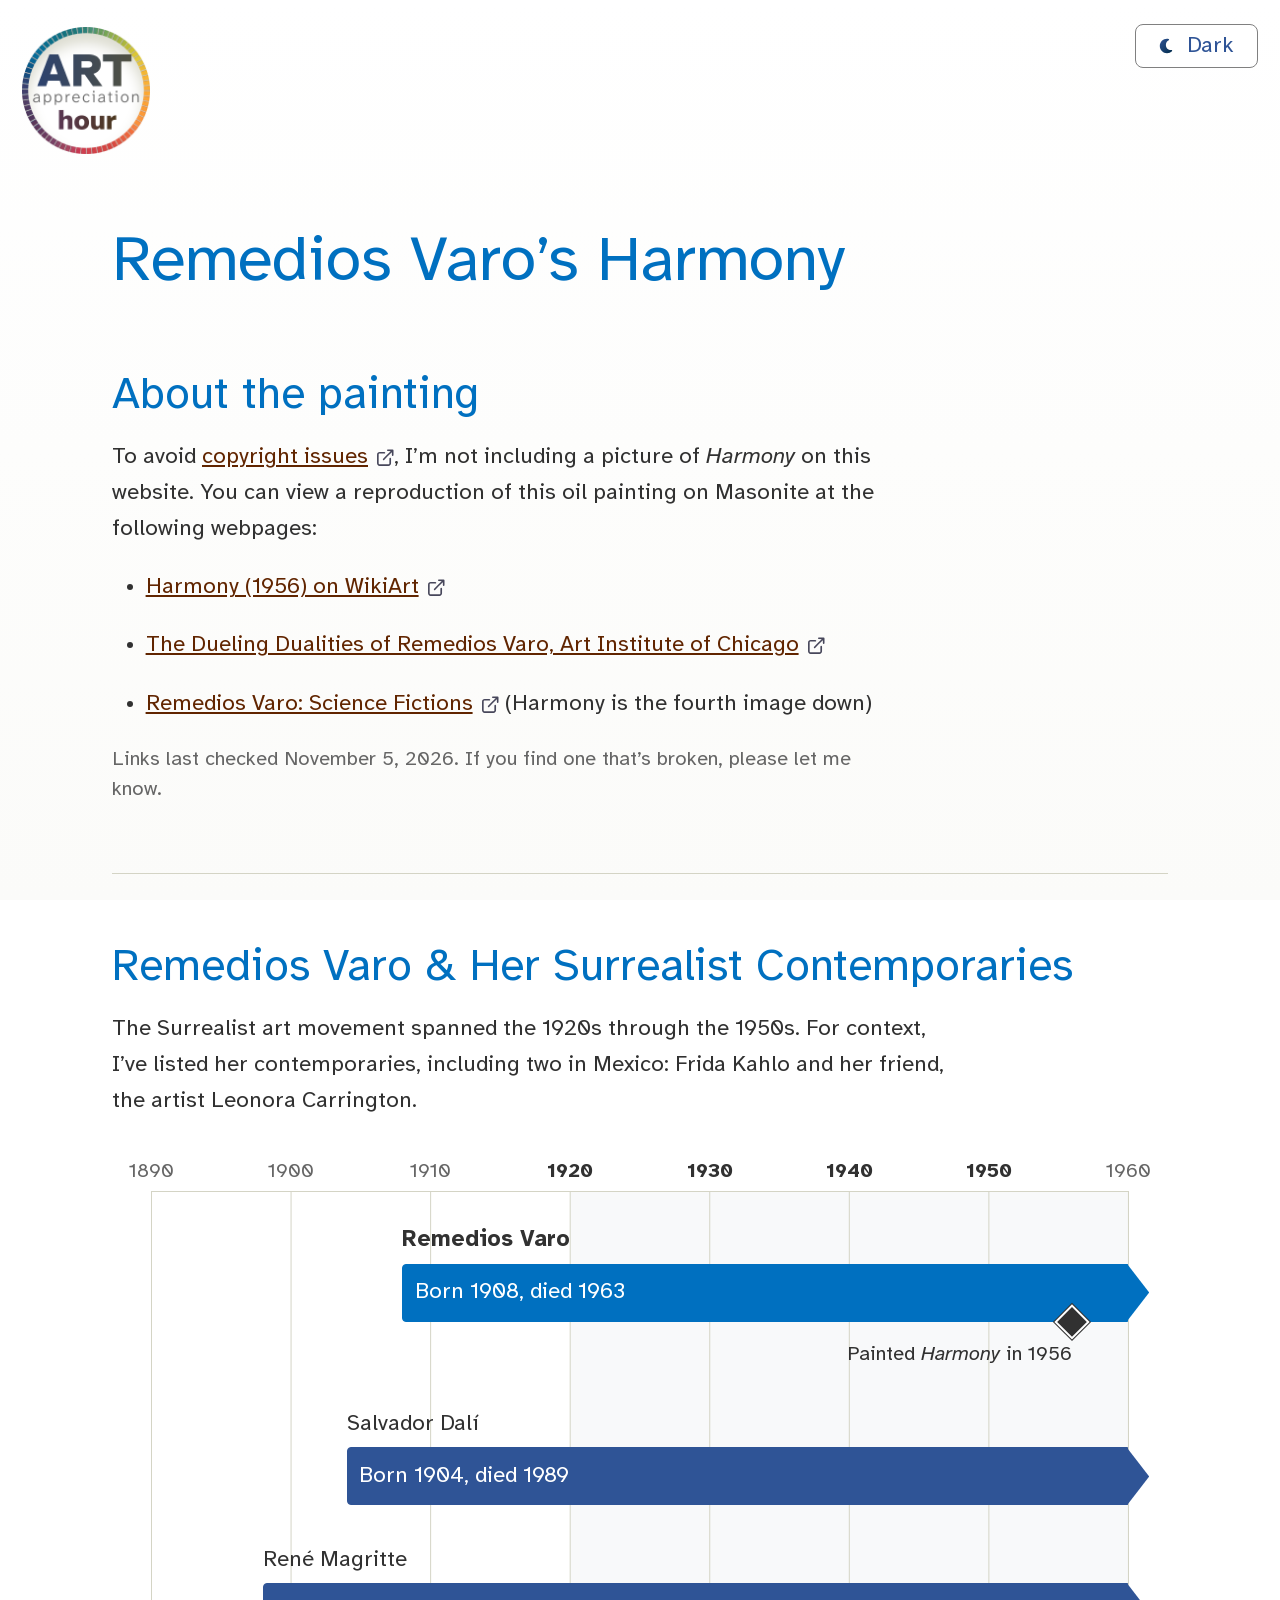
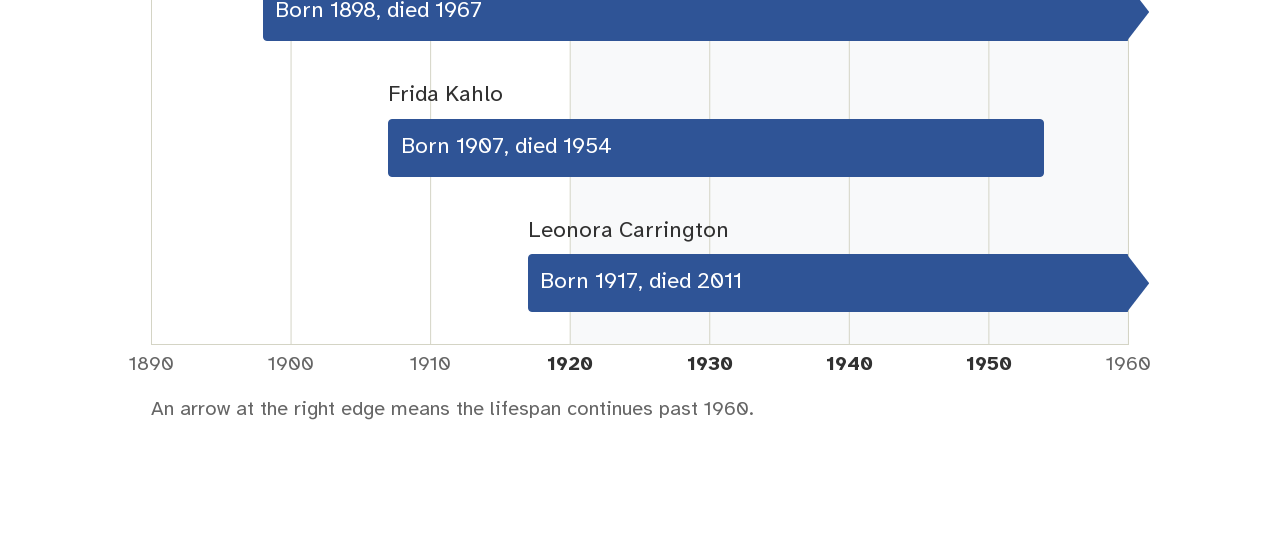
==== remedios-varo-harmony.html @ 5ff3bc07 "Created a WIP page for the Remedios Varo detail page" ====
<!DOCTYPE html>
<html lang="en">
<head>
  <meta charset="UTF-8">
  <meta name="viewport" content="width=device-width, initial-scale=1.0">
  <title>Remedios Varo’s Harmony - Art Appreciation Hour</title>
  <meta name="description" content="Remedios Varo and four Surrealist contemporaries, 1890 to 1960.">
  <meta name="robots" content="noindex, nofollow">
  <meta name="ai-training" content="deny">

  <script>
    (function() {
      const theme = localStorage.getItem('theme') ||
                    (window.matchMedia('(prefers-color-scheme: dark)').matches ? 'dark' : 'light');
      document.documentElement.setAttribute('data-theme', theme);
    })();
  </script>

  <!-- Site CSS -->
  <link rel="stylesheet" href="css/microsite.css">
  <link rel="stylesheet" href="css/styles.css">
  <link rel="stylesheet" href="css/components/buttons.css">
  <link rel="stylesheet" href="css/header-logo.css">
  <link rel="stylesheet" href="css/timeline.css">
  <link rel="icon" href="ico/art-appreciation-hour-ico.png" type="image/png" sizes="32x32">
</head>
<body>
  <header class="microsite-header">
    <div class="container--full-width">
      <div class="microsite-header__content">
        <a class="microsite-header__logo" href="index.html">
          <img src="images/art-appreciation-hour-light.png" alt="Art Appreciation Hour" class="logo--light">
          <img src="images/art-appreciation-hour.png" alt="Art Appreciation Hour" class="logo--dark">
        </a>
        <div class="microsite-header__actions">
          <button class="btn btn--theme-toggle" id="theme-toggle" aria-label="Toggle dark mode">
            <img src="images/icon-moon-solid-full.svg" alt="" class="btn__icon">
            <span class="btn__text">Dark</span>
          </button>
        </div>
      </div>
    </div>
  </header>

  <main class="main-content" id="main-content">
    <div class="container">
      <h1 class="display">Remedios Varo’s Harmony</h1>

      <section aria-labelledby="painting-heading">
        <h2 class="heading-large" id="painting-heading">About the painting</h2>
        <p>To avoid <a href="https://www.copyright.gov/circs/" target="_blank" rel="noopener noreferrer" class="inline-link trailing-icon">copyright issues <img src="images/icon-external-link.svg" alt="opens in new tab or window" class="external-link-icon"></a>, I’m not including a picture of <cite>Harmony</cite> on this website. You can view a reproduction of this oil painting on Masonite at the following webpages:</p>
        <ul class="list-regular">
          <li><a href="https://www.wikiart.org/en/remedios-varo/harmony-1956" target="_blank" rel="noopener noreferrer" class="inline-link trailing-icon">Harmony (1956) on WikiArt <img src="images/icon-external-link.svg" alt="opens in new tab or window" class="external-link-icon"></a></li>
          <li><a href="https://www.artic.edu/articles/1052/the-dueling-dualities-of-remedios-varo" target="_blank" rel="noopener noreferrer" class="inline-link trailing-icon">The Dueling Dualities of Remedios Varo, Art Institute of Chicago <img src="images/icon-external-link.svg" alt="opens in new tab or window" class="external-link-icon"></a></li>
          <li><a href="https://patrons.org.es/remedios-varo-science-fictions/" target="_blank" rel="noopener noreferrer" class="inline-link trailing-icon">Remedios Varo: Science Fictions <img src="images/icon-external-link.svg" alt="opens in new tab or window" class="external-link-icon"></a> (Harmony is the fourth image down)</li>
        </ul>
        <p class="text-small-muted">Links last checked November 5, 2026. If you find one that’s broken, please let me know.</p>
      </section>

      <div class="visual-separator-muted" aria-hidden="true"></div>

      <section aria-labelledby="timeline-heading">
        <h2 class="heading-large" id="timeline-heading">Remedios Varo &amp; Her Surrealist Contemporaries</h2>
        <p>The Surrealist art movement spanned the 1920s through the 1950s. For context, I’ve listed her contemporaries, including two in Mexico: Frida Kahlo and her friend, the artist Leonora Carrington.</p>

        <div class="timeline" style="--timeline-start: 1890; --timeline-end: 1960; --timeline-step: 10">
          <div class="timeline__scale timeline__scale--top" aria-hidden="true">
            <span class="timeline__tick" style="--year: 1890">1890</span>
            <span class="timeline__tick timeline__tick--hide-narrow" style="--year: 1900">1900</span>
            <span class="timeline__tick timeline__tick--hide-narrow" style="--year: 1910">1910</span>
            <span class="timeline__tick timeline__tick--highlight" style="--year: 1920">1920</span>
            <span class="timeline__tick timeline__tick--highlight timeline__tick--hide-narrower" style="--year: 1930">1930</span>
            <span class="timeline__tick timeline__tick--highlight timeline__tick--hide-narrower" style="--year: 1940">1940</span>
            <span class="timeline__tick timeline__tick--highlight" style="--year: 1950">1950</span>
            <span class="timeline__tick timeline__tick--hide-narrower" style="--year: 1960">1960</span>
          </div>

          <div class="timeline__body">
            <span class="timeline__band" style="--start: 1920; --end: 1960" aria-hidden="true"></span>

            <ul class="timeline__list list-unstyled">
              <li class="timeline__item" style="--start: 1908; --end: 1963">
                <div class="timeline__label"><strong>Remedios Varo</strong></div>
                <div class="timeline__track">
                  <span class="timeline__bar timeline__bar--continues timeline__bar--featured">Born 1908, died 1963</span>
                  <span class="timeline__marker" style="--year: 1956" aria-hidden="true"></span>
                </div>
                <div class="timeline__marker-note" style="--year: 1956">Painted <cite>Harmony</cite> in 1956</div>
              </li>
              <li class="timeline__item" style="--start: 1904; --end: 1989">
                <div class="timeline__label">Salvador Dalí</div>
                <div class="timeline__track">
                  <span class="timeline__bar timeline__bar--continues">Born 1904, died 1989</span>
                </div>
              </li>
              <li class="timeline__item" style="--start: 1898; --end: 1967">
                <div class="timeline__label">René Magritte</div>
                <div class="timeline__track">
                  <span class="timeline__bar timeline__bar--continues">Born 1898, died 1967</span>
                </div>
              </li>
              <li class="timeline__item" style="--start: 1907; --end: 1954">
                <div class="timeline__label">Frida Kahlo</div>
                <div class="timeline__track">
                  <span class="timeline__bar">Born 1907, died 1954</span>
                </div>
              </li>
              <li class="timeline__item" style="--start: 1917; --end: 2011">
                <div class="timeline__label">Leonora Carrington</div>
                <div class="timeline__track">
                  <span class="timeline__bar timeline__bar--continues">Born 1917, died 2011</span>
                </div>
              </li>
            </ul>
          </div>

          <div class="timeline__scale timeline__scale--bottom" aria-hidden="true">
            <span class="timeline__tick" style="--year: 1890">1890</span>
            <span class="timeline__tick timeline__tick--hide-narrow" style="--year: 1900">1900</span>
            <span class="timeline__tick timeline__tick--hide-narrow" style="--year: 1910">1910</span>
            <span class="timeline__tick timeline__tick--highlight" style="--year: 1920">1920</span>
            <span class="timeline__tick timeline__tick--highlight timeline__tick--hide-narrower" style="--year: 1930">1930</span>
            <span class="timeline__tick timeline__tick--highlight timeline__tick--hide-narrower" style="--year: 1940">1940</span>
            <span class="timeline__tick timeline__tick--highlight" style="--year: 1950">1950</span>
            <span class="timeline__tick timeline__tick--hide-narrower" style="--year: 1960">1960</span>
          </div>

          <p class="timeline__key text-small-muted">An arrow at the right edge means the lifespan continues past 1960.</p>
        </div>
      </section>
    </div>
  </main>

  <!-- Back to Top Button -->
  <button class="btn btn--floating" id="back-to-top">
    <img src="images/icon-up.svg" alt="" class="btn__icon">
    <span>Back to top</span>
  </button>

  <!-- Site Scripts -->
  <script src="js/theme-toggle.js"></script>
  <script src="js/back-to-top.js"></script>
</body>
</html>
---- css/microsite.css ----
/* =============================================================================
   MICROSITE.CSS - Microsite Header and Title Section
   =============================================================================

   Shared rules extracted from the portfolio's playlist-visualized.css so this
   site matches it. Playlist-specific rules (logo image swap, background-image
   dividers, heart icon, chart headings) are intentionally left out.

   Link this file first in <head>, ahead of styles.css, which is the same
   cascade position the page stylesheet has in the portfolio.

   Contents:
   1. Microsite Header
   2. Title Section (centered h1 and tagline)
   3. Prose Width Constraint
   4. Inaugural Event Spacing
   5. Page Title and Section Separator Spacing

============================================================================= */

/* ========================================
   1. Microsite Header
   ======================================== */

/*
   Minimal header for microsite pages.
   Positions action buttons (theme toggle, etc.) to match app-header position.
*/

.microsite-header {
    background-color: transparent;
    border-bottom: none;
    padding: var(--spacing-md) 0; /* Match app-header padding */
    margin: 0; /* Remove any default margin */
}

/* Content wrapper - matches app-header__content structure */
.microsite-header__content {
    display: flex;
    align-items: center;
    justify-content: flex-end; /* Push actions to the right */
    gap: var(--spacing-lg);
    width: 100%;
}

/* Position button container to the right, matching app-header__actions */
.microsite-header__actions {
    display: flex;
    align-items: center;
    gap: var(--spacing-md);
    margin-top: 2px; /* Compensate for vertical alignment difference with app-header */
}

/* Match app-header button sizing */
.microsite-header__actions .btn {
    font-size: var(--font-size-base);
    background: var(--color-background-primary); /* Opaque background in default state */
    padding: 0 var(--spacing-md);
    height: 44px;
    min-height: 44px;
    min-width: 44px;
    line-height: 1;
    transition: background-color var(--transition-fast), border-color var(--transition-fast);
}

/* Hover state for buttons */
.microsite-header__actions .btn:hover {
    background-color: var(--color-link-hover-background);
}

/* ========================================
   2. Title Section
   ======================================== */

/* Center-align the title and tagline in the first container of the page */
.microsite-header ~ .main-content .container--full-width:first-child {
    text-align: center;
}

.microsite-header ~ .main-content .container--full-width:first-child h1 {
    text-align: center;
    margin-bottom: var(--spacing-lg); /* Space between title and tagline */
}

.microsite-header ~ .main-content .container--full-width:first-child p {
    text-align: center;
    margin-bottom: var(--spacing-3xl); /* More space below tagline */
    /* max-width (section 3) clips the paragraph left; auto margins re-center it */
    margin-left: auto;
    margin-right: auto;
}

/* ========================================
   3. Prose Width Constraint
   ======================================== */

/*
  Caps headings and paragraphs at 60ch for optimal line length readability.
  Scoped to .main-content only so dialog headings, figcaptions, and chart
  containers are unaffected.
*/

.main-content h2,
.main-content h3,
.main-content h4,
.main-content p {
    max-width: 60ch;
}

/* ========================================
   4. Inaugural Event Spacing
   ======================================== */

/* Space between the list of times and the "Let's chat about..." paragraph */
.event-focus {
    margin-top: var(--spacing-3xl);
}

/* ========================================
   5. Page Title and Section Separator Spacing
   ======================================== */

/* Space below a page title that sits in a regular container (not the home page
   title block). Set on the section after the title, not on the title itself:
   the spacing tokens are in em, so on a 3em heading they would come out three
   times larger than everywhere else. */
.main-content .container > .display + section {
    margin-top: var(--spacing-3xl);
}

/* Space above and below the muted separator between sections */
.main-content .visual-separator-muted {
    margin-top: var(--spacing-3xl);
    margin-bottom: var(--spacing-3xl);
}
/* Logo: one version per theme, centered */
.display img {
    display: block;
    width: 5em;
    max-width: 100%;
    height: auto;
    margin-inline: auto;
}

.display .logo--dark {
    display: none;
}

[data-theme="dark"] .display .logo--light {
    display: none;
}

[data-theme="dark"] .display .logo--dark {
    display: block;
}
---- css/styles.css ----
/* styles.css - Main CSS file that imports all other stylesheets */

/* 1. Reset & Base - Must come first */
@import url("./base/reset.css");
@import url("./base/layout.css");
@import url("./base/global.css");

/* 2. Tokens - Define variables before they're used */
@import url("./tokens/colors.css");
@import url("./tokens/spacing.css");
@import url("./tokens/typography.css");
@import url("./tokens/effects.css");


/* 3. Components - Use the tokens defined above */
@import url("./components/breadcrumb.css");
@import url("./components/buttons.css");
@import url("./components/disclosure-widgets.css");
@import url("./components/links.css");
@import url("./components/lists.css");
@import url("./components/navigation.css");
@import url("./components/separators.css");
@import url("./components/skip-link.css");
@import url("./components/tile.css");
@import url("./components/toc.css");

/* 4. Utilities & Helpers */
@import url("./utilities/accessibility.css");
@import url("./utilities/helpers.css");
@import url("./utilities/responsive.css");

/* 5. Theme-specific styles */
@import url("./pages/hero-gradients.css");
---- css/components/buttons.css ----
/* buttons.css - Button Component System */

/* ============================================================
   TABLE OF CONTENTS
   ============================================================
   
   MODULAR BUTTON SYSTEM (BEM):
   1. BASE BUTTON (.btn)
   2. BUTTON ICON (.btn__icon)
   3. BUTTON VARIANTS
       - Theme Toggle (.btn--theme-toggle)
       - Filter (.btn--filter)
       - Floating (.btn--floating, .btn--floating-demo)
       - Jumbo CTA (.btn--jumbo)
       - CTA (.btn--cta)
       - Text Link (.btn--text-link)
   
   STANDALONE COMPONENTS (defined elsewhere):
   4. LIGHTBOX COMPONENTS (lightbox.css)
      - .lightbox-button
      - .lightbox-close
   ============================================================ */


/* ============================================================
   MODULAR BUTTON SYSTEM (BEM)
   
   Usage:
   - .btn = base class (required on all buttons)
   - .btn__icon = icon element inside buttons
   - .btn__text = text element inside buttons (optional)
   - .btn--variant = modifier for different button types
   ============================================================ */

/* --- Base Button Class --- */
.btn {
    display: inline-flex;
    align-items: center;
    justify-content: center;
    gap: var(--spacing-sm);
    padding: var(--spacing-sm) var(--spacing-md);
    min-height: 44px;
    background: var(--color-background-primary);
    border: 1px solid var(--color-border-primary);
    border-radius: var(--radius-lg);
    font-family: var(--font-family-primary);
    font-size: var(--font-size-base);
    font-weight: var(--font-weight-regular);
    color: var(--color-text-primary);
    text-decoration: none;
    white-space: nowrap;
    cursor: pointer;
    transition: all var(--transition-fast);
}

.btn:hover {
    background: var(--color-link-hover-background);
    border-color: var(--color-interactive-primary);
    color: var(--color-link-hover-text);
}

.btn:focus {
    outline: 3px solid var(--color-interactive-focus);
    outline-offset: 2px;
    background: var(--color-link-hover-background);
}

.btn:active {
    transform: translateY(0);
}

/* Disabled state */
.btn:disabled,
.btn[disabled] {
    color: var(--color-text-muted);
    border-color: var(--color-border-muted);
    cursor: not-allowed;
    pointer-events: none;
    opacity: 0.6;
}

/* --- Button Icon Element --- */
.btn__icon {
    width: 18px;
    height: 18px;
    flex-shrink: 0;
    transition: filter var(--transition-fast);
}

[data-theme="light"] .btn__icon {
    filter: brightness(0) saturate(100%) invert(27%) sepia(8%) saturate(1264%) hue-rotate(202deg) brightness(95%) contrast(91%);
}

[data-theme="dark"] .btn__icon {
    filter: brightness(0) saturate(100%) invert(98%) sepia(8%) saturate(220%) hue-rotate(180deg) brightness(95%) contrast(91%);
}

@media (prefers-color-scheme: light) {
    .btn__icon {
        filter: brightness(0) saturate(100%) invert(27%) sepia(8%) saturate(1264%) hue-rotate(202deg) brightness(95%) contrast(91%);
    }
}

@media (prefers-color-scheme: dark) {
    .btn__icon {
        filter: brightness(0) saturate(100%) invert(98%) sepia(8%) saturate(220%) hue-rotate(180deg) brightness(95%) contrast(91%);
    }
}

/* --- Theme Toggle Variant --- */
.btn--theme-toggle {
    background: none;
    padding: 0 var(--spacing-md);
    height: 44px;
    min-width: 44px;
    font-size: var(--font-size-sm);
    line-height: 1;
}

/* Light mode: Use brand-secondary color for text */
[data-theme="light"] .btn--theme-toggle {
    color: var(--color-brand-secondary);
}

/* Theme toggle icons use their own gradients - disable filters */
.btn--theme-toggle .btn__icon {
    filter: none !important;
}

/* --- Filter Button Variant --- */
/* Note: Radio button styles ([role="radio"][aria-checked]) are in radio-group.css */
/* This only handles aria-pressed for legacy button groups */
.btn--filter[aria-pressed="true"] {
    background: var(--color-brand-primary);
    color: white;
    border-color: var(--color-brand-primary);
}

.btn--filter[aria-pressed="true"]:hover {
    background: var(--color-brand-secondary);
    border-color: var(--color-brand-secondary);
}

[data-theme="dark"] .btn--filter[aria-pressed="true"] {
    color: #022C4B;
}

[data-theme="dark"] .btn--filter[aria-pressed="true"]:hover {
    color: #022C4B;
}

[data-theme="light"] .btn--filter[aria-pressed="true"] .btn__icon {
    filter: brightness(0) saturate(100%) invert(100%);
}

[data-theme="dark"] .btn--filter[aria-pressed="true"] .btn__icon {
    filter: brightness(0) saturate(100%) invert(27%) sepia(8%) saturate(1264%) hue-rotate(202deg) brightness(95%) contrast(91%);
}

@media (prefers-color-scheme: light) {
    .btn--filter[aria-pressed="true"] .btn__icon {
        filter: brightness(0) saturate(100%) invert(100%);
    }
}

@media (prefers-color-scheme: dark) {
    .btn--filter[aria-pressed="true"] .btn__icon {
        filter: brightness(0) saturate(100%) invert(27%) sepia(8%) saturate(1264%) hue-rotate(202deg) brightness(95%) contrast(91%);
    }
}

/* --- Floating Action Button Variant --- */
.btn--floating {
    position: fixed;
    bottom: var(--spacing-lg);
    right: var(--spacing-lg);
    z-index: var(--z-fixed);
    box-shadow: var(--shadow-sm);
    font-size: var(--font-size-sm);
    opacity: 0;
    visibility: hidden;
    transform: translateY(10px);
}

.btn--floating.show {
    opacity: 1;
    visibility: visible;
    transform: translateY(0);
}

.btn--floating:hover {
    background-color: var(--color-link-hover-background);
    border-color: var(--color-interactive-primary);
    color: var(--color-link-hover-text);
    transform: translateY(-2px);
    box-shadow: var(--shadow-md);
}

.btn--floating:focus {
    outline: 3px solid var(--color-interactive-focus);
    outline-offset: var(--spacing-xs);
    background-color: var(--color-link-hover-background);
    border-color: var(--color-interactive-primary);
    color: var(--color-link-hover-text);
}

.btn--floating-demo {
    position: static;
    opacity: 1;
    visibility: visible;
    transform: none;
    box-shadow: var(--shadow-sm);
    font-size: var(--font-size-sm);
}

.btn--floating-demo:hover {
    background-color: var(--color-link-hover-background);
    border-color: var(--color-interactive-primary);
    color: var(--color-link-hover-text);
    transform: translateY(-2px);
    box-shadow: var(--shadow-md);
}

/* --- Jumbo CTA Variant (Draggable Bookmarklet) --- */
.btn--jumbo {
    border: 1px solid var(--color-cta-background);
    background-color: var(--color-cta-background);
    color: var(--color-cta-text);
    font-weight: var(--font-weight-bold);
    min-height: 56px;
    min-width: 200px;
    padding: var(--spacing-md) var(--spacing-xl);
    margin-bottom: var(--spacing-md);
    cursor: grab;
}

.btn--jumbo:hover {
    background-color: var(--color-cta-hover-background);
    border-color: var(--color-cta-hover-background);
    color: var(--color-cta-hover-text);
    transform: translateY(-2px);
    box-shadow: var(--shadow-sm);
}

.btn--jumbo:focus {
    outline: 3px solid var(--color-interactive-focus);
    outline-offset: 2px;
    background-color: var(--color-cta-background);
    color: var(--color-cta-text);
}

.btn--jumbo:active {
    cursor: grabbing;
    transform: translateY(0);
}

/* Disabled state */
.btn--jumbo:disabled,
.btn--jumbo[disabled] {
    background-color: var(--color-background-primary);
    color: var(--color-text-muted);
    border-color: var(--color-border-muted);
    cursor: not-allowed;
    pointer-events: none;
    opacity: 0.6;
}

[data-theme="dark"] .btn--jumbo {
    background-color: var(--color-cta-background);
    border: 1px solid var(--color-border-primary);
    color: var(--color-cta-text);
}

[data-theme="dark"] .btn--jumbo:hover {
    background-color: var(--color-cta-hover-background);
    border-color: var(--color-border-primary);
    color: var(--color-cta-hover-text);
}

[data-theme="dark"] .btn--jumbo:focus {
    background-color: var(--color-cta-hover-background);
    border: 3px solid var(--color-interactive-focus);
    color: var(--color-cta-hover-text);
}

@media (prefers-color-scheme: dark) {
    .btn--jumbo {
        background-color: var(--color-cta-background);
        border: 1px solid var(--color-border-primary);
        color: var(--color-cta-text);
    }
    
    .btn--jumbo:hover {
        background-color: var(--color-cta-hover-background);
        border-color: var(--color-border-primary);
        color: var(--color-cta-hover-text);
    }
    
    .btn--jumbo:focus {
        background-color: var(--color-cta-hover-background);
        border: 3px solid var(--color-interactive-focus);
        color: var(--color-cta-hover-text);
    }
}

@media (prefers-reduced-motion: reduce) {
    .btn--jumbo:hover {
        transform: none;
    }
}

/* --- CTA (Call to Action) Variant --- */
.btn--cta {
    border: 1px solid var(--color-cta-background);
    background-color: var(--color-cta-background);
    color: var(--color-cta-text);
    min-height: 56px;
    min-width: 200px;
}

.btn--cta:hover {
    background-color: var(--color-cta-hover-background);
    border-color: var(--color-cta-hover-background);
    color: var(--color-cta-hover-text);
    transform: translateY(-2px);
    box-shadow: var(--shadow-sm);
}

.btn--cta:focus {
    outline: 3px solid var(--color-interactive-focus);
    outline-offset: 2px;
    background-color: var(--color-cta-background);
    color: var(--color-cta-text);
}

.btn--cta:active {
    transform: translateY(0);
}

/* Disabled state */
.btn--cta:disabled,
.btn--cta[disabled] {
    background-color: var(--color-background-primary);
    color: var(--color-text-muted);
    border-color: var(--color-border-muted);
    cursor: not-allowed;
    pointer-events: none;
    opacity: 0.6;
}

[data-theme="dark"] .btn--cta {
    background-color: var(--color-cta-background);
    border: 1px solid var(--color-border-primary);
    color: var(--color-cta-text);
}

[data-theme="dark"] .btn--cta:hover {
    background-color: var(--color-cta-hover-background);
    border-color: var(--color-border-primary);
    color: var(--color-cta-hover-text);
}

[data-theme="dark"] .btn--cta:focus {
    background-color: var(--color-cta-hover-background);
    border: 3px solid var(--color-interactive-focus);
    color: var(--color-cta-hover-text);
}

@media (prefers-color-scheme: dark) {
    .btn--cta {
        background-color: var(--color-cta-background);
        border: 1px solid var(--color-border-primary);
        color: var(--color-cta-text);
    }
    
    .btn--cta:hover {
        background-color: var(--color-cta-hover-background);
        border-color: var(--color-border-primary);
        color: var(--color-cta-hover-text);
    }
    
    .btn--cta:focus {
        background-color: var(--color-cta-hover-background);
        border: 3px solid var(--color-interactive-focus);
        color: var(--color-cta-hover-text);
    }
}

@media (prefers-reduced-motion: reduce) {
    .btn--cta:hover {
        transform: none;
    }
}

/* --- Text Link Button Variant --- */
/* Looks like an underlined link. Use for inline actions like "Reset filters"
   or "Organize by album release date" that sit within or near body text. */
.btn--text-link {
    background: none;
    border: none;
    color: var(--color-link-primary);
    text-decoration: underline;
    cursor: pointer;
    font: inherit;
    padding: 0;
    display: inline;
    transition: all var(--transition-fast);
}

.btn--text-link:hover {
    color: var(--color-link-hover-text);
    text-decoration: underline;
}

.btn--text-link:focus {
    outline: 2px solid var(--color-interactive-focus);
    outline-offset: 2px;
    border-radius: var(--radius-sm);
    text-decoration: underline;
    color: var(--color-link-hover-text);
}

.btn--text-link:disabled {
    color: var(--color-text-muted);
    text-decoration: none;
    cursor: not-allowed;
    opacity: 0.6;
}

/* ============================================================
   ACCESSIBILITY & REDUCED MOTION
   ============================================================ */

@media (prefers-reduced-motion: reduce) {
    .btn {
        transition: none;
    }
    
    .btn:hover,
    .btn--floating:hover {
        transform: none;
    }
}


/* ============================================================
   STANDALONE LIGHTBOX BUTTON COMPONENT
   
   Note: .lightbox-close is defined in lightbox.css
   This component is specific to lightbox triggers and not
   part of the BEM button system
   ============================================================ */

.lightbox-button {
    background: transparent;
    border: none;
    padding: var(--spacing-sm) var(--spacing-md);
    margin: 0;
    display: flex;
    flex-direction: column;
    align-items: center;
    cursor: pointer;
    transition: none;
    border-radius: var(--radius-lg);
    outline-offset: var(--outline-offset);
    text-decoration: none;
    width: auto;
    height: auto;
}

.lightbox-button:hover {
    background: var(--color-link-hover-background);
    transform: translateY(-2px);
    box-shadow: var(--shadow-sm);
    border-radius: var(--radius-lg);
}

.lightbox-button:focus,
.lightbox-button:focus-visible {
    background: var(--color-link-hover-background);
    outline: 3px solid var(--color-interactive-focus);
    border-radius: var(--radius-lg);
}

.lightbox-button:active {
    transform: translateY(0);
    background: var(--color-link-hover-background);
}

.lightbox-button img {
    display: block;
    width: 100%;
    height: auto;
    border-radius: var(--radius-lg);
    margin-bottom: var(--spacing-sm);
    max-width: 100%;
    object-fit: contain;
}

.lightbox-button-label {
    font-family: var(--font-family-primary);
    font-size: var(--font-size-sm);
    color: var(--color-link-primary);
    text-align: center;
    pointer-events: none;
    line-height: var(--line-height-base);
    margin-top: var(--spacing-xs);
    word-wrap: break-word;
}

.lightbox-button:hover .lightbox-button-label,
.lightbox-button:focus .lightbox-button-label {
    color: var(--color-link-hover-text);
}s
---- css/header-logo.css ----
/* =============================================================================
   HEADER-LOGO.CSS - Logo in the Microsite Header
   =============================================================================

   Puts the logo at the left of the header, in the same row as the theme toggle,
   150px wide, and shows the light or dark version to match the theme. The toggle
   stays in the same spot as on the home page, whatever height the logo is.

   Load this after microsite.css. The toggle stays at the right edge because the
   logo takes the free space (margin-right: auto), so the gap between the logo
   and the left edge matches the gap between the toggle and the right edge.

   HTML:
     <a class="microsite-header__logo" href="index.html">
       <img src="images/art-appreciation-hour-light.png" alt="Art Appreciation Hour" class="logo--light">
       <img src="images/art-appreciation-hour.png" alt="Art Appreciation Hour" class="logo--dark">
     </a>
============================================================================= */

/* Up to 150px wide, and it shrinks on narrow screens so it never covers the toggle */
.microsite-header__logo {
    flex: 0 1 150px;
    min-width: 0;
    margin-right: auto;
    margin-top: 2px; /* Same 2px offset the toggle has, so the two line up */
}

.microsite-header__logo img {
    display: block;
    width: 100%;
    height: auto;
}

/* Light logo by default, dark logo in dark mode */
.microsite-header__logo .logo--dark {
    display: none;
}

[data-theme="dark"] .microsite-header__logo .logo--light {
    display: none;
}

[data-theme="dark"] .microsite-header__logo .logo--dark {
    display: block;
}

/* The toggle stays at the top of the header, where it sits on the home page.
   Without this, a logo taller than the toggle would push the toggle down to
   center it in the taller row. A shorter logo is still centered beside it. */
.microsite-header__actions {
    align-self: flex-start;
}
---- css/timeline.css ----
/* =============================================================================
   TIMELINE.CSS - Horizontal Timeline Component
   =============================================================================

   A lifespan timeline built from plain HTML, so the content is real text that
   screen readers read in order and that scales with the user's text size. The
   scale and marker are decoration for sighted users and are hidden from
   assistive technology (aria-hidden="true" in the HTML). The bars hold the
   dates as real text, so they are not hidden.

   TABLE OF CONTENTS
   1. Timeline Container and Scale Variables
   2. Year Scales (top and bottom)
   3. Chart Body (gridlines and shaded period)
   4. Rows (label, track, and bar)
   5. Marker (a single event on a lifespan)
   6. Key
   7. Responsive Behavior
   8. Forced Colors (Windows High Contrast)

   HOW TO REUSE IT
   This file holds no data. Everything that makes one timeline different from
   another is written in the HTML, so one stylesheet serves any number of
   timelines. Positions are percentages calculated from numbers (years, here).

   1. Set the range and the gridline spacing on the .timeline element. The CSS
      has fallback values, but a different timeline needs its own:

        <div class="timeline" style="--timeline-start: 1890; --timeline-end: 1960; --timeline-step: 10">

      The span must divide evenly by the step (here, 70 / 10 = 7 gridlines).

   2. Give each tick, row, and marker its numbers as custom properties:

        style="--year: 1956"                   a tick or marker at 1956
        style="--start: 1908; --end: 1963"     a row (the <li>) from 1908 to 1963

      The row's label and bar both read --start and --end from the row, so
      the name lines up with the start of the bar.

      Numbers outside the range are clipped to the edge of the chart.

   3. Add modifier classes as needed:

        timeline__bar--continues    bar runs past the end of the scale (adds an arrow)
        timeline__tick--highlight   bold year label
        timeline__tick--hide-narrow / --hide-narrower
                                    hide a year label on narrow screens or at
                                    large text sizes, so labels never overlap
        timeline__bar--featured     bar in the call-to-action color, to set one row apart
        timeline__marker-note--after
                                    caption starts at the marker instead of ending at it

      A shaded period behind all rows (for example, a movement) is one more
      element inside .timeline__body, before the list:

        <span class="timeline__band" style="--start: 1920; --end: 1960" aria-hidden="true"></span>

   4. Optional: color one bar differently with
        style="--timeline-bar-color: ..."   (on the bar)

   The scale and marker are aria-hidden in the HTML. The bar text and the row
   labels are real text, so they are the accessible content.

   Dependencies:
   - colors.css, spacing.css, typography.css (design tokens)
============================================================================= */

/* ========================================
   1. Timeline Container and Scale Variables
   ======================================== */

.timeline {
    /* Fallback range, so a timeline never collapses if the HTML leaves these out.
       Always set the real values in the HTML (see HOW TO REUSE IT). */
    --timeline-start: 1890;
    --timeline-end: 1960;
    --timeline-step: 10;

    /* Calculated from the three values above */
    --timeline-span: calc(var(--timeline-end) - var(--timeline-start));
    --timeline-intervals: calc(var(--timeline-span) / var(--timeline-step));

    /* Space around the text inside each bar */
    --timeline-bar-padding: var(--spacing-sm);

    /* Room at each side so the first and last year labels are not cut off,
       and so the "continues" arrow has space beyond the right edge */
    padding-inline: 1.75em;
    margin: var(--spacing-lg) 0;

    /* Lets the responsive rules below react to the chart's own width. Measured
       in em, so they also react when people enlarge their text. */
    container-type: inline-size;
    container-name: timeline;
}

/* ========================================
   2. Year Scales (top and bottom)
   ======================================== */

.timeline__scale {
    position: relative;
    height: 2em;
    font-size: var(--font-size-sm);
    color: var(--color-text-muted);
}

.timeline__scale--top {
    border-bottom: 1px solid var(--color-border-muted);
}

.timeline__scale--bottom {
    border-top: 1px solid var(--color-border-muted);
}

/* Each label is centered on its year */
.timeline__tick {
    position: absolute;
    top: 50%;
    left: calc((var(--year) - var(--timeline-start)) / var(--timeline-span) * 100%);
    transform: translate(-50%, -50%);
    white-space: nowrap;
}

/* Years to emphasize, such as the decades of a movement: bold, in the primary
   text color instead of the muted color the other years use */
.timeline__tick--highlight {
    font-weight: var(--font-weight-bold);
    color: var(--color-text-primary);
}

/* ========================================
   3. Chart Body (gridlines and shaded period)
   ======================================== */

.timeline__body {
    position: relative;
    border-right: 1px solid var(--color-border-muted);
}

/* Shaded period behind all rows (for example, the years of a movement) */
.timeline__band {
    position: absolute;
    top: 0;
    bottom: 0;
    left: calc((var(--start) - var(--timeline-start)) / var(--timeline-span) * 100%);
    width: calc((var(--end) - var(--start)) / var(--timeline-span) * 100%);
    background-color: var(--color-background-secondary);
}

/* The list sits above the band. The gridlines are drawn on it, one per step
   across the range, so they show over the shading. */
.timeline__list {
    position: relative;
    padding-block: var(--spacing-lg); /* Space between each scale and the nearest row */
    background-image: linear-gradient(to right, var(--color-border-muted) 1px, transparent 1px);
    background-size: calc(100% / var(--timeline-intervals)) 100%;
    background-repeat: repeat-x;
}

/* ========================================
   4. Rows (label, track, and bar)
   ======================================== */

/* Space between one artist's row and the next */
.timeline__item + .timeline__item {
    margin-top: var(--spacing-xl);
}

.timeline__label {
    --from: max(var(--start), var(--timeline-start));

    margin-left: calc((var(--from) - var(--timeline-start)) / var(--timeline-span) * 100%);
    margin-bottom: 0.25em;
    font-size: var(--font-size-base);
    line-height: var(--line-height-base);
    color: var(--color-text-primary);
}

/* The track is the full-width lane a bar sits in */
.timeline__track {
    position: relative;
}

.timeline__bar {
    /* Clip to the visible range */
    --from: max(var(--start), var(--timeline-start));
    --to: min(var(--end), var(--timeline-end));
    --timeline-bar-color: var(--color-text-heading-secondary);

    display: block;
    position: relative;
    box-sizing: border-box; /* So the percentage width includes the padding */
    margin-left: calc((var(--from) - var(--timeline-start)) / var(--timeline-span) * 100%);
    width: calc((var(--to) - var(--from)) / var(--timeline-span) * 100%);
    padding: var(--timeline-bar-padding);
    font-size: var(--font-size-base);
    line-height: var(--line-height-base);
    /* Text uses the page background color so it reads against the bar in both themes */
    color: var(--color-background-primary);
    background-color: var(--timeline-bar-color);
    border: 1px solid var(--timeline-bar-color);
    border-radius: var(--radius-sm);
}

/* The featured bar (for example, the artist the page is about) uses the call-to-action color */
.timeline__bar--featured {
    --timeline-bar-color: var(--color-cta-background);
}

/* Lifespan continues past the end of the scale: flat end plus a full-height arrow */
.timeline__bar--continues {
    border-top-right-radius: 0;
    border-bottom-right-radius: 0;
}

.timeline__bar--continues::after {
    content: "";
    position: absolute;
    top: -1px;
    bottom: -1px;
    left: 100%;
    width: 1em;
    background-color: var(--timeline-bar-color);
    clip-path: polygon(0 0, 100% 50%, 0 100%);
}

/* ========================================
   5. Marker (a single event on a lifespan)
   ======================================== */

/* A diamond centered on its year, straddling the bottom edge of the bar */
.timeline__marker {
    position: absolute;
    bottom: 0; /* The bottom edge of the bar */
    left: calc((var(--year) - var(--timeline-start)) / var(--timeline-span) * 100%);
    width: 1.1em;
    height: 1.1em;
    background-color: var(--color-text-primary);
    border: 2px solid var(--color-background-primary);
    box-shadow: 0 0 0 1px var(--color-text-primary);
    transform: translate(-50%, 50%) rotate(45deg);
}

/* Caption sits under the track, right-aligned so it ends at the marker */
.timeline__marker-note {
    padding-top: 0.9em; /* Room for the point of the diamond */
    padding-right: calc((var(--timeline-end) - var(--year)) / var(--timeline-span) * 100%);
    text-align: right;
    font-size: var(--font-size-sm);
    line-height: var(--line-height-base);
    color: var(--color-text-primary);
}

/* For a marker near the start of the range: caption starts at the marker */
.timeline__marker-note--after {
    padding-right: 0;
    padding-left: calc((var(--year) - var(--timeline-start)) / var(--timeline-span) * 100%);
    text-align: left;
}

/* ========================================
   6. Key
   ======================================== */

.timeline__key {
    margin-top: var(--spacing-sm);
}

/* ========================================
   7. Responsive Behavior
   ======================================== */

/* These react to the width of the chart itself, in em. Labels would collide
   below about 21em, because each year label needs about 3em of room. */

/* Narrow chart or enlarged text: hide the least important year labels first */
@container timeline (max-width: 30em) {
    .timeline__tick--hide-narrow {
        display: none;
    }
}

/* Very narrow chart or very large text: hide the next level of year labels too */
@container timeline (max-width: 22em) {
    .timeline__tick--hide-narrower {
        display: none;
    }
}

/* Slightly less side room on small screens */
@media (max-width: 28em) {
    .timeline {
        padding-inline: 1.25em;
    }
}

/* ========================================
   8. Forced Colors (Windows High Contrast)
   ======================================== */

@media (forced-colors: active) {
    .timeline__bar,
    .timeline__marker {
        forced-color-adjust: none;
    }

    .timeline__bar {
        --timeline-bar-color: CanvasText;
        color: Canvas;
    }

    .timeline__marker {
        background-color: Highlight;
        border-color: Canvas;
        box-shadow: 0 0 0 1px CanvasText;
    }
}
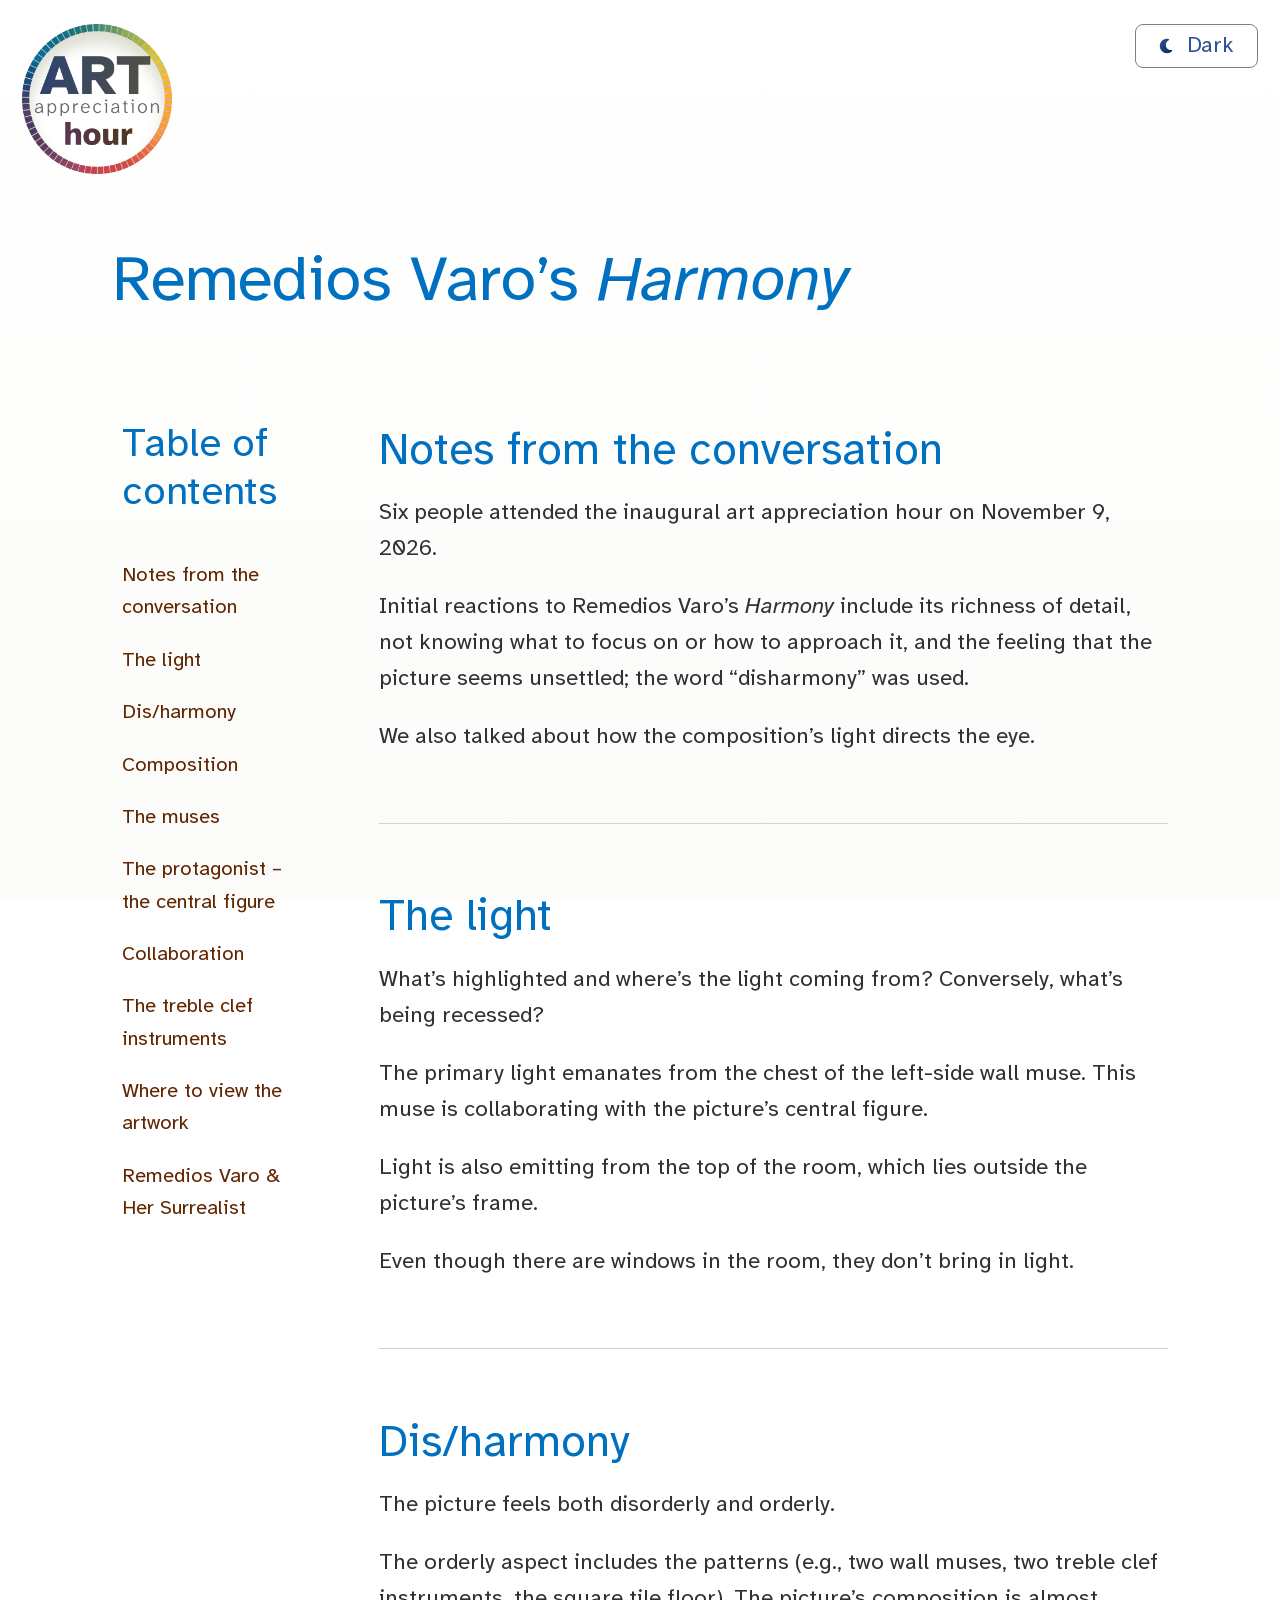
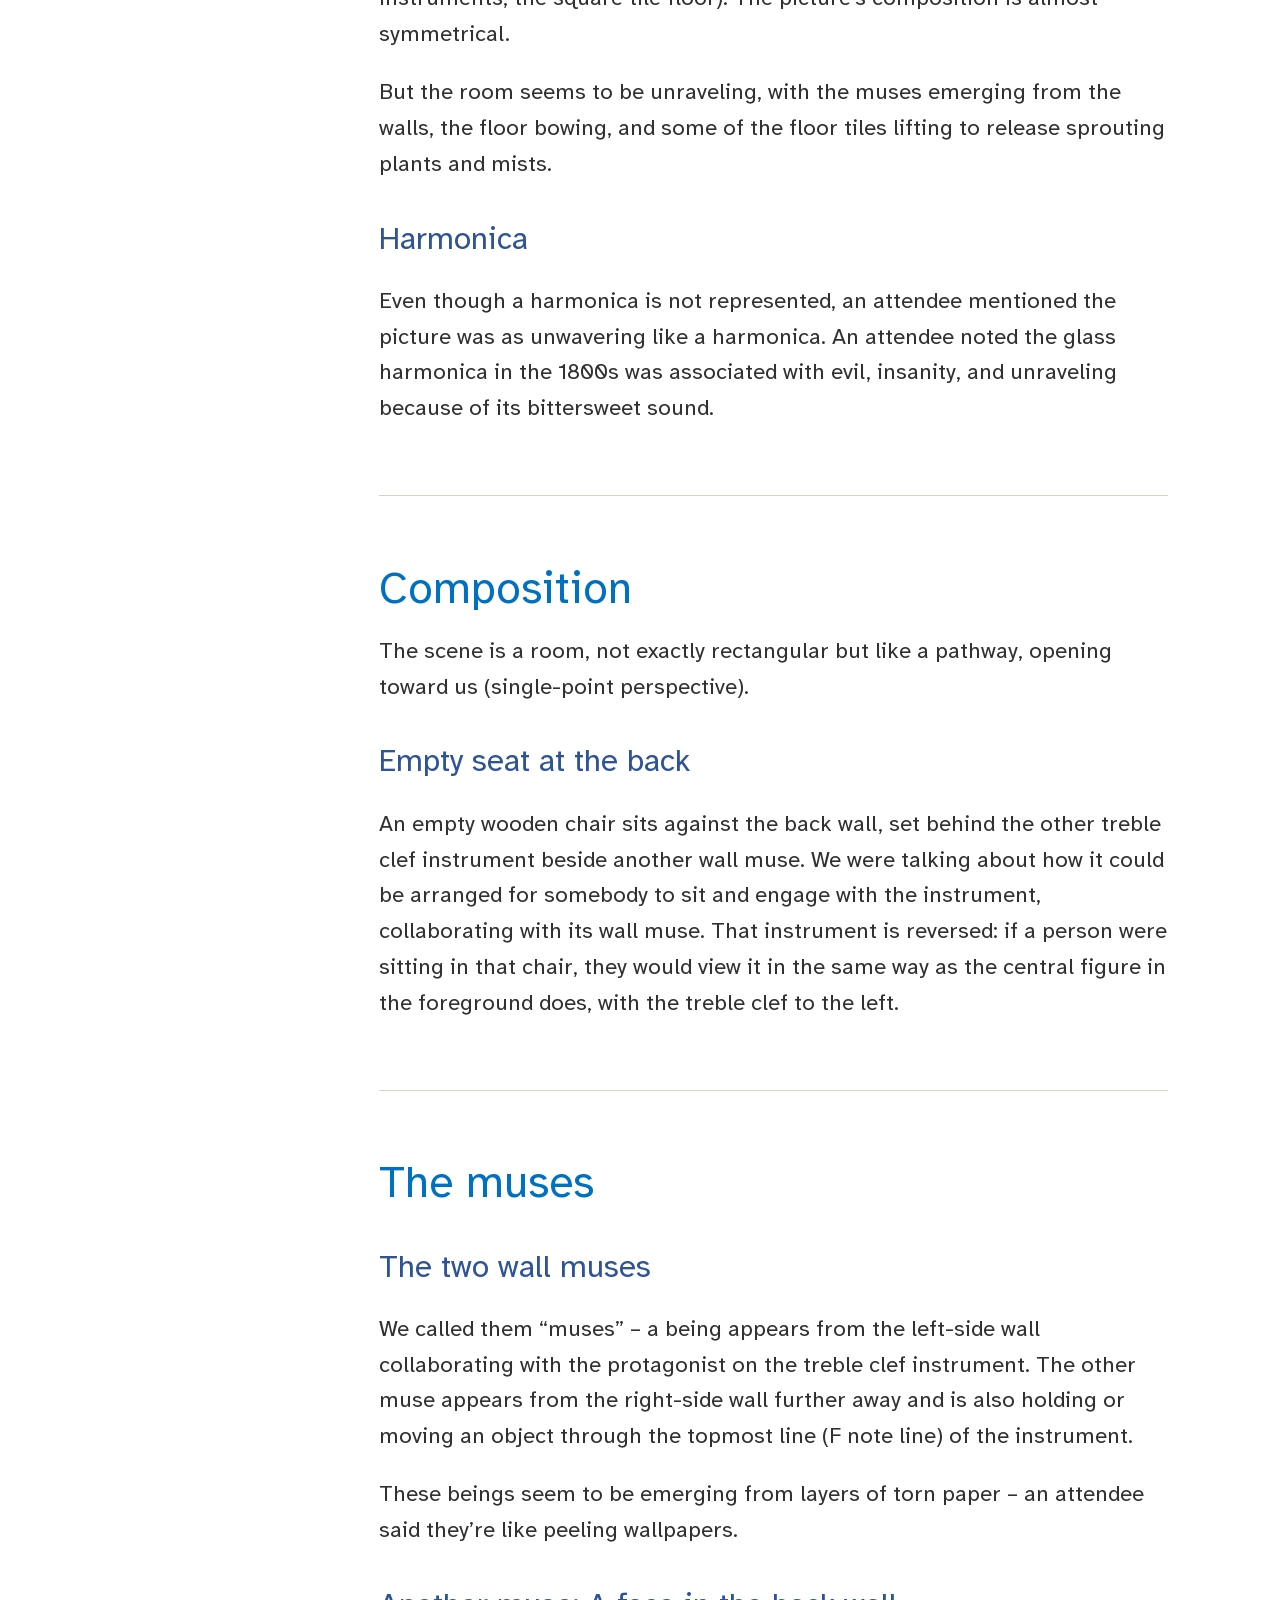
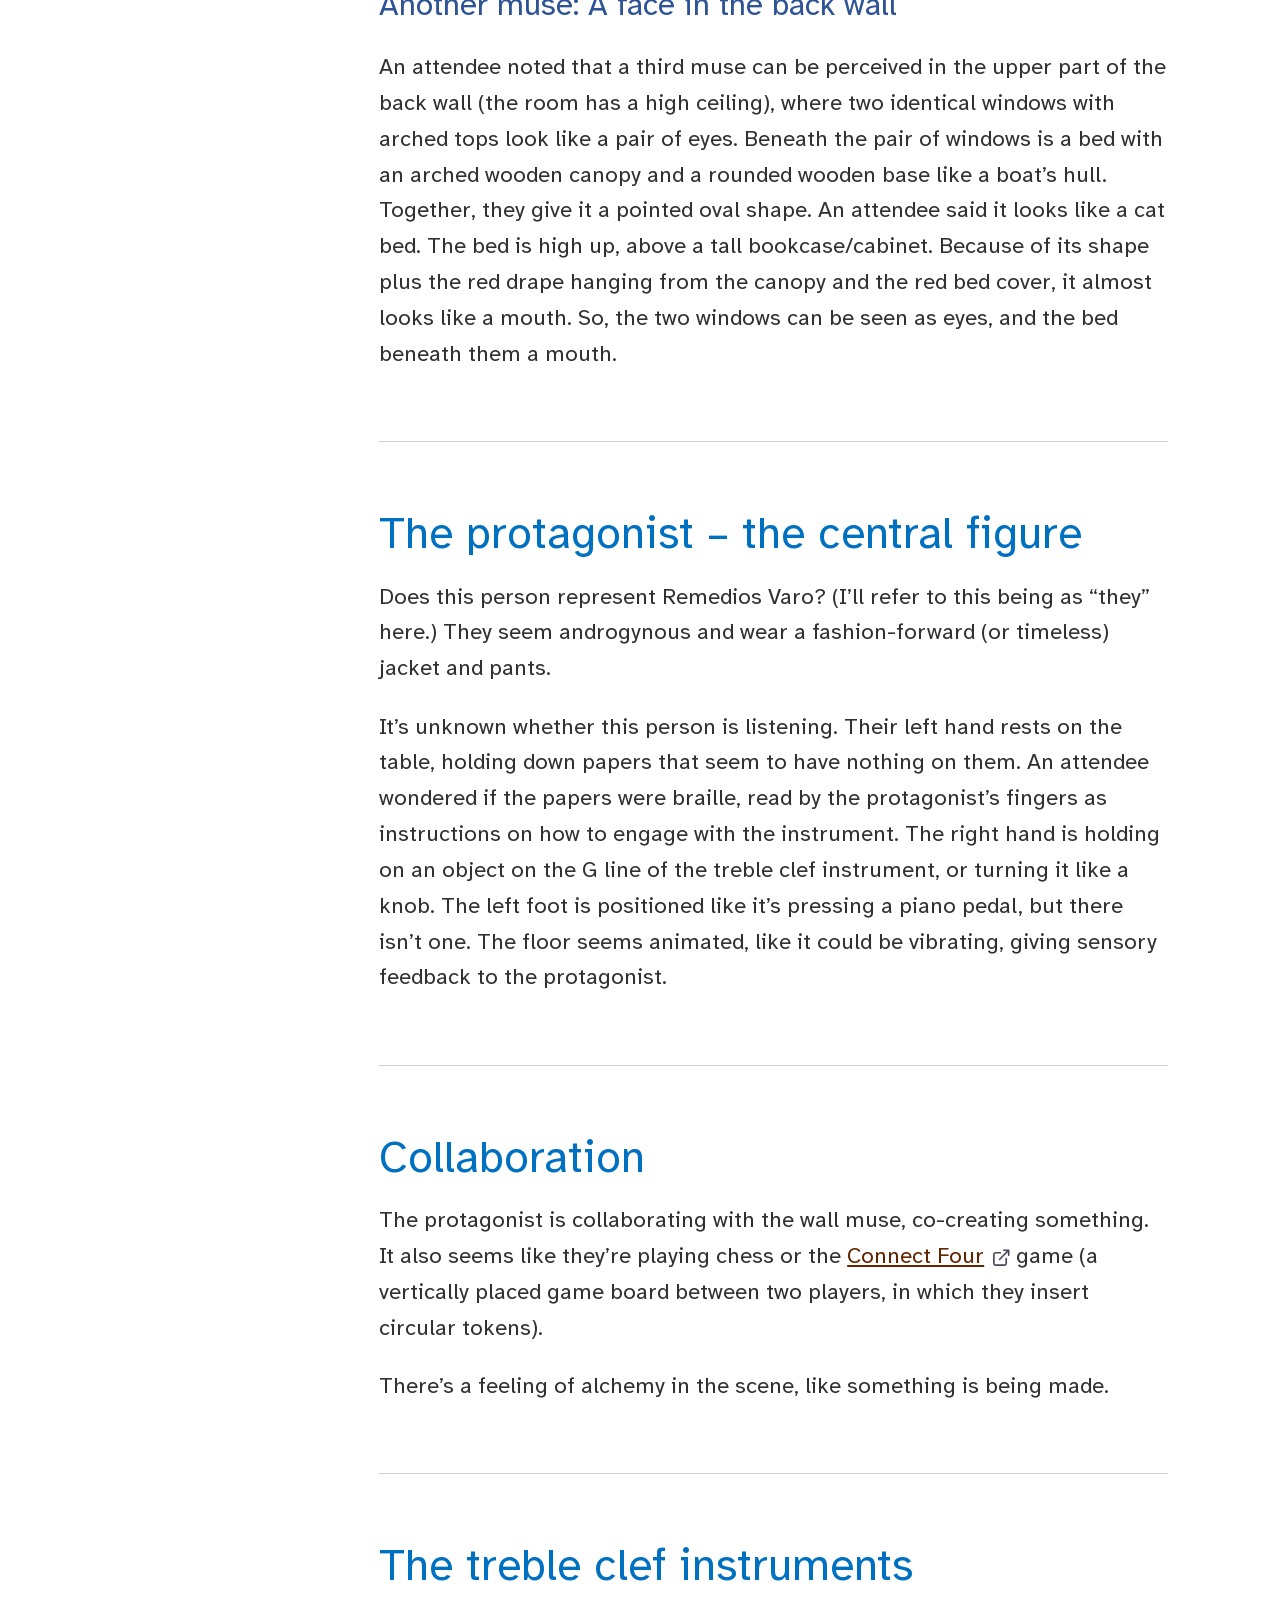
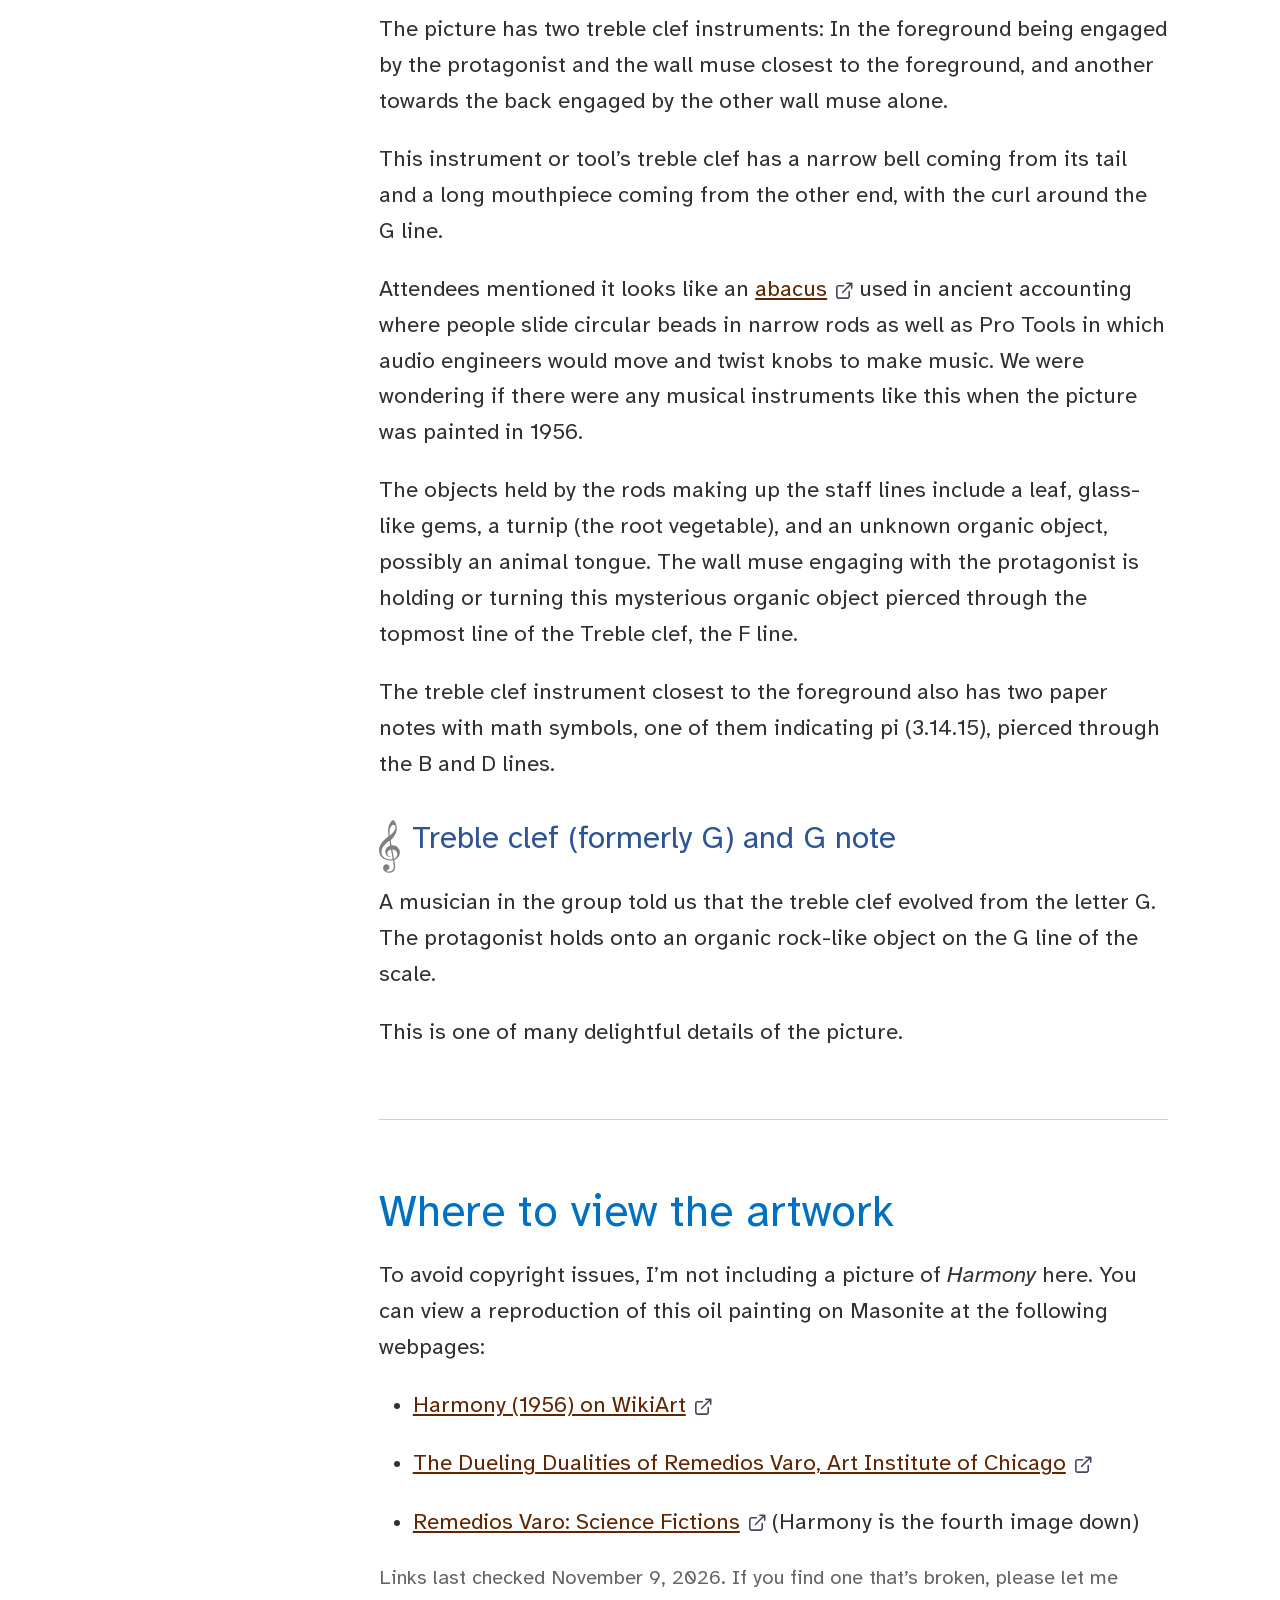
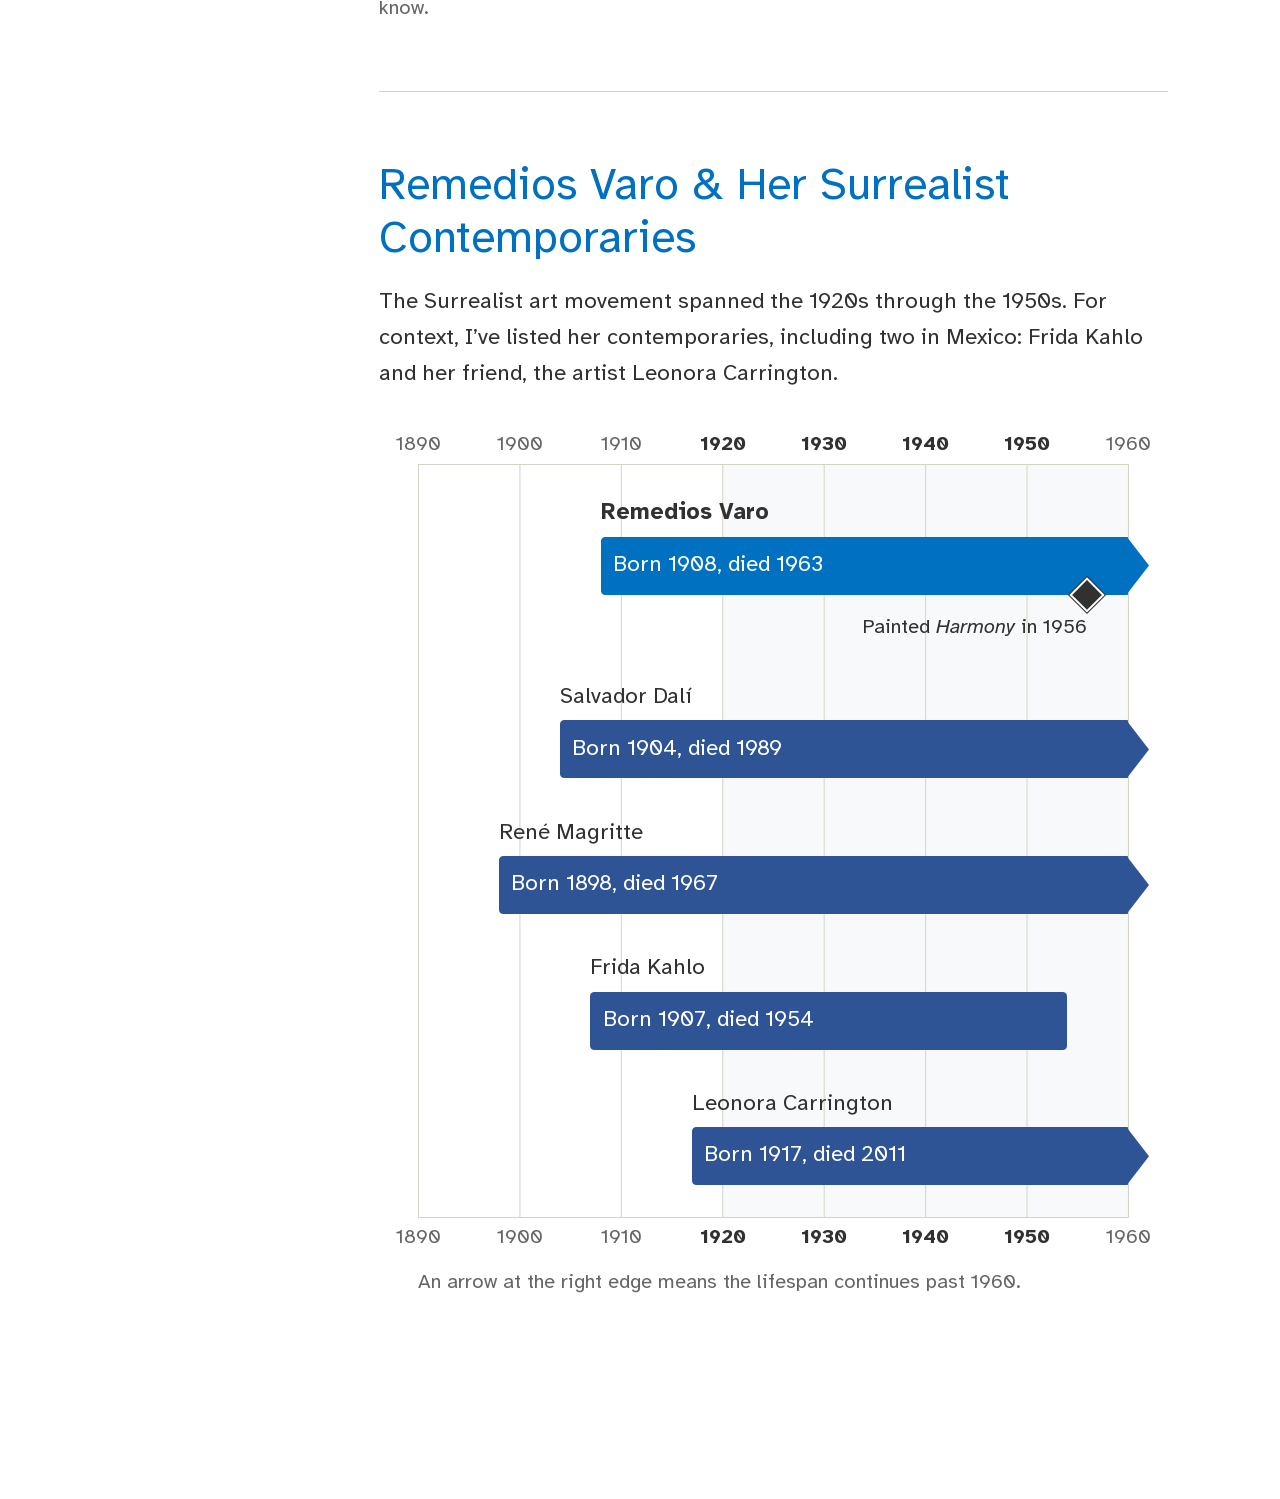
==== commit 56e871de: "Added notes from Nov. 9th 2026 Art Appreciation Hour meetup and made minor changes in the index.html" ====
--- a/remedios-varo-harmony.html
+++ b/remedios-varo-harmony.html
@@ -44,90 +44,217 @@
 
   <main class="main-content" id="main-content">
     <div class="container">
-      <h1 class="display">Remedios Varo’s Harmony</h1>
-
-      <section aria-labelledby="painting-heading">
-        <h2 class="heading-large" id="painting-heading">About the painting</h2>
-        <p>To avoid <a href="https://www.copyright.gov/circs/" target="_blank" rel="noopener noreferrer" class="inline-link trailing-icon">copyright issues <img src="images/icon-external-link.svg" alt="opens in new tab or window" class="external-link-icon"></a>, I’m not including a picture of <cite>Harmony</cite> on this website. You can view a reproduction of this oil painting on Masonite at the following webpages:</p>
-        <ul class="list-regular">
-          <li><a href="https://www.wikiart.org/en/remedios-varo/harmony-1956" target="_blank" rel="noopener noreferrer" class="inline-link trailing-icon">Harmony (1956) on WikiArt <img src="images/icon-external-link.svg" alt="opens in new tab or window" class="external-link-icon"></a></li>
-          <li><a href="https://www.artic.edu/articles/1052/the-dueling-dualities-of-remedios-varo" target="_blank" rel="noopener noreferrer" class="inline-link trailing-icon">The Dueling Dualities of Remedios Varo, Art Institute of Chicago <img src="images/icon-external-link.svg" alt="opens in new tab or window" class="external-link-icon"></a></li>
-          <li><a href="https://patrons.org.es/remedios-varo-science-fictions/" target="_blank" rel="noopener noreferrer" class="inline-link trailing-icon">Remedios Varo: Science Fictions <img src="images/icon-external-link.svg" alt="opens in new tab or window" class="external-link-icon"></a> (Harmony is the fourth image down)</li>
-        </ul>
-        <p class="text-small-muted">Links last checked November 5, 2026. If you find one that’s broken, please let me know.</p>
-      </section>
-
-      <div class="visual-separator-muted" aria-hidden="true"></div>
-
-      <section aria-labelledby="timeline-heading">
-        <h2 class="heading-large" id="timeline-heading">Remedios Varo &amp; Her Surrealist Contemporaries</h2>
-        <p>The Surrealist art movement spanned the 1920s through the 1950s. For context, I’ve listed her contemporaries, including two in Mexico: Frida Kahlo and her friend, the artist Leonora Carrington.</p>
-
-        <div class="timeline" style="--timeline-start: 1890; --timeline-end: 1960; --timeline-step: 10">
-          <div class="timeline__scale timeline__scale--top" aria-hidden="true">
-            <span class="timeline__tick" style="--year: 1890">1890</span>
-            <span class="timeline__tick timeline__tick--hide-narrow" style="--year: 1900">1900</span>
-            <span class="timeline__tick timeline__tick--hide-narrow" style="--year: 1910">1910</span>
-            <span class="timeline__tick timeline__tick--highlight" style="--year: 1920">1920</span>
-            <span class="timeline__tick timeline__tick--highlight timeline__tick--hide-narrower" style="--year: 1930">1930</span>
-            <span class="timeline__tick timeline__tick--highlight timeline__tick--hide-narrower" style="--year: 1940">1940</span>
-            <span class="timeline__tick timeline__tick--highlight" style="--year: 1950">1950</span>
-            <span class="timeline__tick timeline__tick--hide-narrower" style="--year: 1960">1960</span>
+      <h1 class="display">Remedios Varo’s <em>Harmony</em></h1>
+
+      <div class="sidebar-main-layout">
+        <!-- Table of contents: sticky sidebar on wide screens -->
+        <div class="sidebar-column" id="toc-sidebar">
+          <div class="sidebar-section">
+            <h2>Table of<br>contents</h2>
+
+            <nav aria-label="Page sections">
+              <ul class="toc-list">
+                <li class="toc-item">
+                  <a href="#notes-from-the-conversation" class="toc-link">Notes from the conversation</a>
+                </li>
+                <li class="toc-item">
+                  <a href="#the-light" class="toc-link">The light</a>
+                </li>
+                <li class="toc-item">
+                  <a href="#dis-harmony" class="toc-link">Dis/harmony</a>
+                </li>
+                <li class="toc-item">
+                  <a href="#composition" class="toc-link">Composition</a>
+                </li>
+                <li class="toc-item">
+                  <a href="#the-muses" class="toc-link">The muses</a>
+                </li>
+                <li class="toc-item">
+                  <a href="#the-protagonist" class="toc-link">The protagonist – the central figure</a>
+                </li>
+                <li class="toc-item">
+                  <a href="#collaboration" class="toc-link">Collaboration</a>
+                </li>
+                <li class="toc-item">
+                  <a href="#the-treble-clef-instruments" class="toc-link">The treble clef instruments</a>
+                </li>
+                <li class="toc-item">
+                  <a href="#where-to-view-the-artwork" class="toc-link">Where to view the artwork</a>
+                </li>
+                <li class="toc-item">
+                  <a href="#surrealist-contemporaries" class="toc-link">Remedios Varo &amp; Her Surrealist Contemporaries</a>
+                </li>
+              </ul>
+            </nav>
           </div>
-
-          <div class="timeline__body">
-            <span class="timeline__band" style="--start: 1920; --end: 1960" aria-hidden="true"></span>
-
-            <ul class="timeline__list list-unstyled">
-              <li class="timeline__item" style="--start: 1908; --end: 1963">
-                <div class="timeline__label"><strong>Remedios Varo</strong></div>
-                <div class="timeline__track">
-                  <span class="timeline__bar timeline__bar--continues timeline__bar--featured">Born 1908, died 1963</span>
-                  <span class="timeline__marker" style="--year: 1956" aria-hidden="true"></span>
-                </div>
-                <div class="timeline__marker-note" style="--year: 1956">Painted <cite>Harmony</cite> in 1956</div>
-              </li>
-              <li class="timeline__item" style="--start: 1904; --end: 1989">
-                <div class="timeline__label">Salvador Dalí</div>
-                <div class="timeline__track">
-                  <span class="timeline__bar timeline__bar--continues">Born 1904, died 1989</span>
-                </div>
-              </li>
-              <li class="timeline__item" style="--start: 1898; --end: 1967">
-                <div class="timeline__label">René Magritte</div>
-                <div class="timeline__track">
-                  <span class="timeline__bar timeline__bar--continues">Born 1898, died 1967</span>
-                </div>
-              </li>
-              <li class="timeline__item" style="--start: 1907; --end: 1954">
-                <div class="timeline__label">Frida Kahlo</div>
-                <div class="timeline__track">
-                  <span class="timeline__bar">Born 1907, died 1954</span>
-                </div>
-              </li>
-              <li class="timeline__item" style="--start: 1917; --end: 2011">
-                <div class="timeline__label">Leonora Carrington</div>
-                <div class="timeline__track">
-                  <span class="timeline__bar timeline__bar--continues">Born 1917, died 2011</span>
-                </div>
-              </li>
+        </div>
+
+        <!-- Main content column -->
+        <div class="main-column">
+          <section id="notes-from-the-conversation">
+            <h2 class="heading-large">Notes from the conversation</h2>
+            <p>Six people attended the inaugural art appreciation hour on November 9, 2026.</p>
+            <p>Initial reactions to Remedios Varo’s <cite>Harmony</cite> include its richness of detail, not knowing what to focus on or how to approach it, and the feeling that the picture seems unsettled; the word “disharmony” was used.</p>
+            <p>We also talked about how the composition’s light directs the eye.</p>
+          </section>
+
+          <div class="visual-separator-muted" aria-hidden="true"></div>
+
+          <section id="the-light">
+            <h2 class="heading-large">The light</h2>
+            <p>What’s highlighted and where’s the light coming from? Conversely, what’s being recessed?</p>
+            <p>The primary light emanates from the chest of the left-side wall muse. This muse is collaborating with the picture’s central figure.</p>
+            <p>Light is also emitting from the top of the room, which lies outside the picture’s frame.</p>
+            <p>Even though there are windows in the room, they don’t bring in light.</p>
+          </section>
+
+          <div class="visual-separator-muted" aria-hidden="true"></div>
+
+          <section id="dis-harmony">
+            <h2 class="heading-large">Dis/harmony</h2>
+            <p>The picture feels both disorderly and orderly.</p>
+            <p>The orderly aspect includes the patterns (e.g., two wall muses, two treble clef instruments, the square tile floor). The picture’s composition is almost symmetrical.</p>
+            <p>But the room seems to be unraveling, with the muses emerging from the walls, the floor bowing, and some of the floor tiles lifting to release sprouting plants and mists.</p>
+            <h3 class="heading-medium">Harmonica</h3>
+            <p>Even though a harmonica is not represented, an attendee mentioned the picture was as unwavering like a harmonica. An attendee noted the glass harmonica in the 1800s was associated with evil, insanity, and unraveling because of its bittersweet sound.</p>
+          </section>
+
+          <div class="visual-separator-muted" aria-hidden="true"></div>
+
+          <section id="composition">
+            <h2 class="heading-large">Composition</h2>
+            <p>The scene is a room, not exactly rectangular but like a pathway, opening toward us (single-point perspective).</p>
+            <h3 class="heading-medium">Empty seat at the back</h3>
+            <p>An empty wooden chair sits against the back wall, set behind the other treble clef instrument beside another wall muse. We were talking about how it could be arranged for somebody to sit and engage with the instrument, collaborating with its wall muse. That instrument is reversed: if a person were sitting in that chair, they would view it in the same way as the central figure in the foreground does, with the treble clef to the left.</p>
+          </section>
+
+          <div class="visual-separator-muted" aria-hidden="true"></div>
+
+          <section id="the-muses">
+            <h2 class="heading-large">The muses</h2>
+            <h3 class="heading-medium">The two wall muses</h3>
+            <p>We called them “muses” – a being appears from the left-side wall collaborating with the protagonist on the treble clef instrument. The other muse appears from the right-side wall further away and is also holding or moving an object through the topmost line (F note line) of the instrument.</p>
+            <p>These beings seem to be emerging from layers of torn paper – an attendee said they’re like peeling wallpapers.</p>
+            <h3 class="heading-medium">Another muse: A face in the back wall</h3>
+            <p>An attendee noted that a third muse can be perceived in the upper part of the back wall (the room has a high ceiling), where two identical windows with arched tops look like a pair of eyes. Beneath the pair of windows is a bed with an arched wooden canopy and a rounded wooden base like a boat’s hull. Together, they give it a pointed oval shape. An attendee said it looks like a cat bed. The bed is high up, above a tall bookcase/cabinet. Because of its shape plus the red drape hanging from the canopy and the red bed cover, it almost looks like a mouth. So, the two windows can be seen as eyes, and the bed beneath them a mouth.</p>
+          </section>
+
+          <div class="visual-separator-muted" aria-hidden="true"></div>
+
+          <section id="the-protagonist">
+            <h2 class="heading-large">The protagonist – the central figure</h2>
+            <p>Does this person represent Remedios Varo? (I’ll refer to this being as “they” here.) They seem androgynous and wear a fashion-forward (or timeless) jacket and pants.</p>
+            <p>It’s unknown whether this person is listening. Their left hand rests on the table, holding down papers that seem to have nothing on them. An attendee wondered if the papers were braille, read by the protagonist’s fingers as instructions on how to engage with the instrument. The right hand is holding on an object on the G line of the treble clef instrument, or turning it like a knob. The left foot is positioned like it’s pressing a piano pedal, but there isn’t one. The floor seems animated, like it could be vibrating, giving sensory feedback to the protagonist.</p>
+          </section>
+
+          <div class="visual-separator-muted" aria-hidden="true"></div>
+
+          <section id="collaboration">
+            <h2 class="heading-large">Collaboration</h2>
+            <p>The protagonist is collaborating with the wall muse, co-creating something. It also seems like they’re playing chess or the <a href="https://en.wikipedia.org/wiki/Connect_Four" target="_blank" rel="noopener noreferrer" class="inline-link trailing-icon">Connect Four <img src="images/icon-external-link.svg" alt="opens in new tab or window" class="external-link-icon"></a> game (a vertically placed game board between two players, in which they insert circular tokens).</p>
+            <p>There’s a feeling of alchemy in the scene, like something is being made.</p>
+          </section>
+
+          <div class="visual-separator-muted" aria-hidden="true"></div>
+
+          <section id="the-treble-clef-instruments">
+            <h2 class="heading-large">The treble clef instruments</h2>
+            <p>The picture has two treble clef instruments: In the foreground being engaged by the protagonist and the wall muse closest to the foreground, and another towards the back engaged by the other wall muse alone.</p>
+            <p>This instrument or tool’s treble clef has a narrow bell coming from its tail and a long mouthpiece coming from the other end, with the curl around the G line.</p>
+            <p>Attendees mentioned it looks like an <a href="https://en.wikipedia.org/wiki/Abacus" target="_blank" rel="noopener noreferrer" class="inline-link trailing-icon">abacus <img src="images/icon-external-link.svg" alt="opens in new tab or window" class="external-link-icon"></a> used in ancient accounting where people slide circular beads in narrow rods as well as Pro Tools in which audio engineers would move and twist knobs to make music. We were wondering if there were any musical instruments like this when the picture was painted in 1956.</p>
+            <p>The objects held by the rods making up the staff lines include a leaf, glass-like gems, a turnip (the root vegetable), and an unknown organic object, possibly an animal tongue. The wall muse engaging with the protagonist is holding or turning this mysterious organic object pierced through the topmost line of the Treble clef, the F line.</p>
+            <p>The treble clef instrument closest to the foreground also has two paper notes with math symbols, one of them indicating pi (3.14.15), pierced through the B and D lines.</p>
+            <h3 class="heading-medium"><img src="images/Treble-Clef-light-mode.svg" alt="Musical sign for treble clef" class="heading-icon heading-icon--light"><img src="images/Treble-Clef-dark-mode.svg" alt="Musical sign for treble clef" class="heading-icon heading-icon--dark">Treble clef (formerly G) and G note</h3>
+            <p>A musician in the group told us that the treble clef evolved from the letter G. The protagonist holds onto an organic rock-like object on the G line of the scale.</p>
+            <p>This is one of many delightful details of the picture.</p>
+          </section>
+
+          <div class="visual-separator-muted" aria-hidden="true"></div>
+
+          <section id="where-to-view-the-artwork">
+            <h2 class="heading-large">Where to view the artwork</h2>
+            <p>To avoid copyright issues, I’m not including a picture of <cite>Harmony</cite> here. You can view a reproduction of this oil painting on Masonite at the following webpages:</p>
+            <ul class="list-regular">
+              <li><a href="https://www.wikiart.org/en/remedios-varo/harmony-1956" target="_blank" rel="noopener noreferrer" class="inline-link trailing-icon">Harmony (1956) on WikiArt <img src="images/icon-external-link.svg" alt="opens in new tab or window" class="external-link-icon"></a></li>
+              <li><a href="https://www.artic.edu/articles/1052/the-dueling-dualities-of-remedios-varo" target="_blank" rel="noopener noreferrer" class="inline-link trailing-icon">The Dueling Dualities of Remedios Varo, Art Institute of Chicago <img src="images/icon-external-link.svg" alt="opens in new tab or window" class="external-link-icon"></a></li>
+              <li><a href="https://patrons.org.es/remedios-varo-science-fictions/" target="_blank" rel="noopener noreferrer" class="inline-link trailing-icon">Remedios Varo: Science Fictions <img src="images/icon-external-link.svg" alt="opens in new tab or window" class="external-link-icon"></a> (Harmony is the fourth image down)</li>
             </ul>
-          </div>
-
-          <div class="timeline__scale timeline__scale--bottom" aria-hidden="true">
-            <span class="timeline__tick" style="--year: 1890">1890</span>
-            <span class="timeline__tick timeline__tick--hide-narrow" style="--year: 1900">1900</span>
-            <span class="timeline__tick timeline__tick--hide-narrow" style="--year: 1910">1910</span>
-            <span class="timeline__tick timeline__tick--highlight" style="--year: 1920">1920</span>
-            <span class="timeline__tick timeline__tick--highlight timeline__tick--hide-narrower" style="--year: 1930">1930</span>
-            <span class="timeline__tick timeline__tick--highlight timeline__tick--hide-narrower" style="--year: 1940">1940</span>
-            <span class="timeline__tick timeline__tick--highlight" style="--year: 1950">1950</span>
-            <span class="timeline__tick timeline__tick--hide-narrower" style="--year: 1960">1960</span>
-          </div>
-
-          <p class="timeline__key text-small-muted">An arrow at the right edge means the lifespan continues past 1960.</p>
+            <p class="text-small-muted">Links last checked November 9, 2026. If you find one that’s broken, please let me know.</p>
+          </section>
+
+          <div class="visual-separator-muted" aria-hidden="true"></div>
+
+          <section id="surrealist-contemporaries">
+            <h2 class="heading-large">Remedios Varo &amp; Her Surrealist Contemporaries</h2>
+            <p>The Surrealist art movement spanned the 1920s through the 1950s. For context, I’ve listed her contemporaries, including two in Mexico: Frida Kahlo and her friend, the artist Leonora Carrington.</p>
+
+            <div class="timeline" style="--timeline-start: 1890; --timeline-end: 1960; --timeline-step: 10">
+              <div class="timeline__scale timeline__scale--top" aria-hidden="true">
+                <span class="timeline__tick" style="--year: 1890">1890</span>
+                <span class="timeline__tick timeline__tick--hide-narrow" style="--year: 1900">1900</span>
+                <span class="timeline__tick timeline__tick--hide-narrow" style="--year: 1910">1910</span>
+                <span class="timeline__tick timeline__tick--highlight" style="--year: 1920">1920</span>
+                <span class="timeline__tick timeline__tick--highlight timeline__tick--hide-narrower" style="--year: 1930">1930</span>
+                <span class="timeline__tick timeline__tick--highlight timeline__tick--hide-narrower" style="--year: 1940">1940</span>
+                <span class="timeline__tick timeline__tick--highlight" style="--year: 1950">1950</span>
+                <span class="timeline__tick timeline__tick--hide-narrower" style="--year: 1960">1960</span>
+              </div>
+
+              <div class="timeline__body">
+                <span class="timeline__band" style="--start: 1920; --end: 1960" aria-hidden="true"></span>
+
+                <ul class="timeline__list list-unstyled">
+                  <li class="timeline__item" style="--start: 1908; --end: 1963">
+                    <div class="timeline__label"><strong>Remedios Varo</strong></div>
+                    <div class="timeline__track">
+                      <span class="timeline__bar timeline__bar--continues timeline__bar--featured">Born 1908, died 1963</span>
+                      <span class="timeline__marker" style="--year: 1956" aria-hidden="true"></span>
+                    </div>
+                    <div class="timeline__marker-note" style="--year: 1956">Painted <cite>Harmony</cite> in 1956</div>
+                  </li>
+                  <li class="timeline__item" style="--start: 1904; --end: 1989">
+                    <div class="timeline__label">Salvador Dalí</div>
+                    <div class="timeline__track">
+                      <span class="timeline__bar timeline__bar--continues">Born 1904, died 1989</span>
+                    </div>
+                  </li>
+                  <li class="timeline__item" style="--start: 1898; --end: 1967">
+                    <div class="timeline__label">René Magritte</div>
+                    <div class="timeline__track">
+                      <span class="timeline__bar timeline__bar--continues">Born 1898, died 1967</span>
+                    </div>
+                  </li>
+                  <li class="timeline__item" style="--start: 1907; --end: 1954">
+                    <div class="timeline__label">Frida Kahlo</div>
+                    <div class="timeline__track">
+                      <span class="timeline__bar">Born 1907, died 1954</span>
+                    </div>
+                  </li>
+                  <li class="timeline__item" style="--start: 1917; --end: 2011">
+                    <div class="timeline__label">Leonora Carrington</div>
+                    <div class="timeline__track">
+                      <span class="timeline__bar timeline__bar--continues">Born 1917, died 2011</span>
+                    </div>
+                  </li>
+                </ul>
+              </div>
+
+              <div class="timeline__scale timeline__scale--bottom" aria-hidden="true">
+                <span class="timeline__tick" style="--year: 1890">1890</span>
+                <span class="timeline__tick timeline__tick--hide-narrow" style="--year: 1900">1900</span>
+                <span class="timeline__tick timeline__tick--hide-narrow" style="--year: 1910">1910</span>
+                <span class="timeline__tick timeline__tick--highlight" style="--year: 1920">1920</span>
+                <span class="timeline__tick timeline__tick--highlight timeline__tick--hide-narrower" style="--year: 1930">1930</span>
+                <span class="timeline__tick timeline__tick--highlight timeline__tick--hide-narrower" style="--year: 1940">1940</span>
+                <span class="timeline__tick timeline__tick--highlight" style="--year: 1950">1950</span>
+                <span class="timeline__tick timeline__tick--hide-narrower" style="--year: 1960">1960</span>
+              </div>
+
+              <p class="timeline__key text-small-muted">An arrow at the right edge means the lifespan continues past 1960.</p>
+            </div>
+          </section>
         </div>
-      </section>
+      </div>
     </div>
   </main>
 
@@ -140,5 +267,6 @@
   <!-- Site Scripts -->
   <script src="js/theme-toggle.js"></script>
   <script src="js/back-to-top.js"></script>
+  <script src="js/fixed-toc.js"></script>
 </body>
 </html>
--- a/css/microsite.css
+++ b/css/microsite.css
@@ -15,6 +15,10 @@
    3. Prose Width Constraint
    4. Inaugural Event Spacing
    5. Page Title and Section Separator Spacing
+   6. Space Between Sections
+   7. Subheading Color
+   8. Heading Icons
+   9. Links with a Trailing Icon
 
 ============================================================================= */
 
@@ -121,10 +125,10 @@
    ======================================== */
 
 /* Space below a page title that sits in a regular container (not the home page
-   title block). Set on the section after the title, not on the title itself:
-   the spacing tokens are in em, so on a 3em heading they would come out three
-   times larger than everywhere else. */
-.main-content .container > .display + section {
+   title block). Set on whatever follows the title (a section, or the sidebar
+   layout), not on the title itself: the spacing tokens are in em, so on a 3em
+   heading they would come out three times larger than everywhere else. */
+.main-content .container > .display + * {
     margin-top: var(--spacing-3xl);
 }
 
@@ -133,6 +137,116 @@
     margin-top: var(--spacing-3xl);
     margin-bottom: var(--spacing-3xl);
 }
+/* ========================================
+   6. Space Between Sections
+   ======================================== */
+
+/* One rule for every page: any section that follows another section, in the
+   page container or in the main column beside a sidebar, gets space above it. Nothing needs to change when a section
+   is added, removed, or reordered. Pages that put a separator between two
+   sections are not affected, because the separator is not a section (it has
+   its own spacing in section 5). Use a smaller token, such as --spacing-2xl,
+   for a tighter page. */
+.main-content .container > section + section,
+.main-content .main-column > section + section {
+    margin-top: var(--spacing-3xl);
+}
+
+/* ========================================
+   7. Subheading Color
+   ======================================== */
+
+/* Every H3 in the page content uses the secondary heading color, so a new
+   subheading needs no extra class. It is set here, on the element, so it also
+   outranks the color a heading class such as .heading-medium would apply.
+   Size, weight, and spacing still come from the heading class in the HTML. */
+.main-content h3 {
+    color: var(--color-text-heading-secondary);
+}
+
+/* ========================================
+   8. Heading Icons
+   ======================================== */
+
+/* A small image in front of a heading, with a light and a dark version:
+
+     <h3 class="heading-medium"><img src="..." alt="..." class="heading-icon heading-icon--light"><img src="..." alt="..." class="heading-icon heading-icon--dark">Heading text</h3>
+
+   Keep the two images and the text on one line with no spaces between them.
+   A space would show as an extra gap in one theme but not the other.
+
+   The height is in em, so the icon scales with the heading's text size and
+   with the reader's text size. The negative vertical margin keeps a tall icon
+   from making the heading's line taller than its text. */
+.heading-icon {
+    /* Stated on purpose: the site's image reset makes images block-level, and a
+       block-level icon sits above the heading text instead of in front of it. */
+    display: inline;
+    height: 1.7em;
+    width: auto;
+    margin-right: var(--spacing-sm);
+    margin-block: -0.4em;
+    vertical-align: -0.4em;
+}
+
+.heading-icon--dark {
+    display: none;
+}
+
+[data-theme="dark"] .heading-icon--light {
+    display: none;
+}
+
+[data-theme="dark"] .heading-icon--dark {
+    display: inline;
+}
+
+/* ========================================
+   9. Links with a Trailing Icon
+   ======================================== */
+
+/* links.css makes a.trailing-icon inline-flex, which keeps the text and the icon
+   as two separate boxes. When the link text wraps onto a second line, the icon
+   stays at the far end of the box, centered between the lines and detached from
+   the last word.
+
+   The fix has two parts, and a link opts in by wrapping its last word and its
+   icon in <span class="trailing-icon__end">:
+
+     <a class="inline-link trailing-icon" ...>Art Institute of <span class="trailing-icon__end">Chicago<img ... class="external-link-icon"></span></a>
+
+   1. The link becomes inline-block. The text and the icon are then ordinary
+      inline content inside one box, so the icon follows the last character
+      wherever the text ends. The hover and focus shapes stay a single clean
+      rounded box, as links.css draws them, even when the link wraps. (A plain
+      inline link would be drawn in broken pieces, one per line.)
+   2. The span cannot wrap, so the last word and the icon always stay together.
+      A browser may otherwise break a line between a word and an image, and
+      leave the icon alone at the start of the next line.
+
+   Links without the span are left exactly as they were. The span replaces the
+   space before the icon, so its margin below adds back the gap that links.css
+   normally makes (its flex gap plus the icon's own margin).
+
+   One difference from an inline link: when the link wraps, it fills the line,
+   so any text after it (such as a note in parentheses) starts on the next line. */
+.main-content a.trailing-icon:has(.trailing-icon__end) {
+    display: inline-block;
+    max-width: 100%;
+
+    /* Without this, a list bullet lines up with the LAST line of a wrapped link
+       instead of the first. */
+    vertical-align: top;
+}
+
+.trailing-icon__end {
+    white-space: nowrap;
+}
+
+.trailing-icon__end .external-link-icon {
+    margin-left: calc(6px + var(--spacing-xs));
+}
+
 /* Logo: one version per theme, centered */
 .display img {
     display: block;
--- a/css/header-logo.css
+++ b/css/header-logo.css
@@ -17,12 +17,24 @@
      </a>
 ============================================================================= */
 
-/* Up to 150px wide, and it shrinks on narrow screens so it never covers the toggle */
+/* Up to 150px wide, and it shrinks on narrow screens so it never covers the toggle.
+
+   The global link style (links.css) gives every link padding and a matching
+   negative margin. Both are set here on purpose, so the logo image stays exactly
+   where it is: the padding is the room between the logo and the edge of the round
+   hover and focus shape, and the negative margins pull it back out again.
+   box-sizing: content-box makes the 150px the width of the image itself. */
 .microsite-header__logo {
+    --logo-halo: var(--spacing-sm);
+
     flex: 0 1 150px;
+    box-sizing: content-box;
     min-width: 0;
-    margin-right: auto;
-    margin-top: 2px; /* Same 2px offset the toggle has, so the two line up */
+    padding: var(--logo-halo);
+    /* top: the toggle's own 2px offset, so the two line up
+       right: auto, which pushes the toggle to the right edge
+       bottom, left: pulled back by the padding */
+    margin: calc(2px - var(--logo-halo)) auto calc(-1 * var(--logo-halo)) calc(-1 * var(--logo-halo));
 }
 
 .microsite-header__logo img {
@@ -50,3 +62,19 @@
 .microsite-header__actions {
     align-self: flex-start;
 }
+
+/* Round hover and keyboard focus shape (a circle for a square logo, a pill for a
+   wide one). The outline follows the corner radius in current browsers.
+
+   links.css sets a rounded-square radius with a long selector,
+   a:hover:not(.toc-link):not(.link--icon-only), which outranks a short one. These
+   selectors are longer still so the round shape wins, without touching links.css. */
+.microsite-header__logo {
+    border-radius: 9999px;
+}
+
+.microsite-header .microsite-header__content .microsite-header__logo:hover,
+.microsite-header .microsite-header__content .microsite-header__logo:focus,
+.microsite-header .microsite-header__content .microsite-header__logo:focus-visible {
+    border-radius: 9999px;
+}
